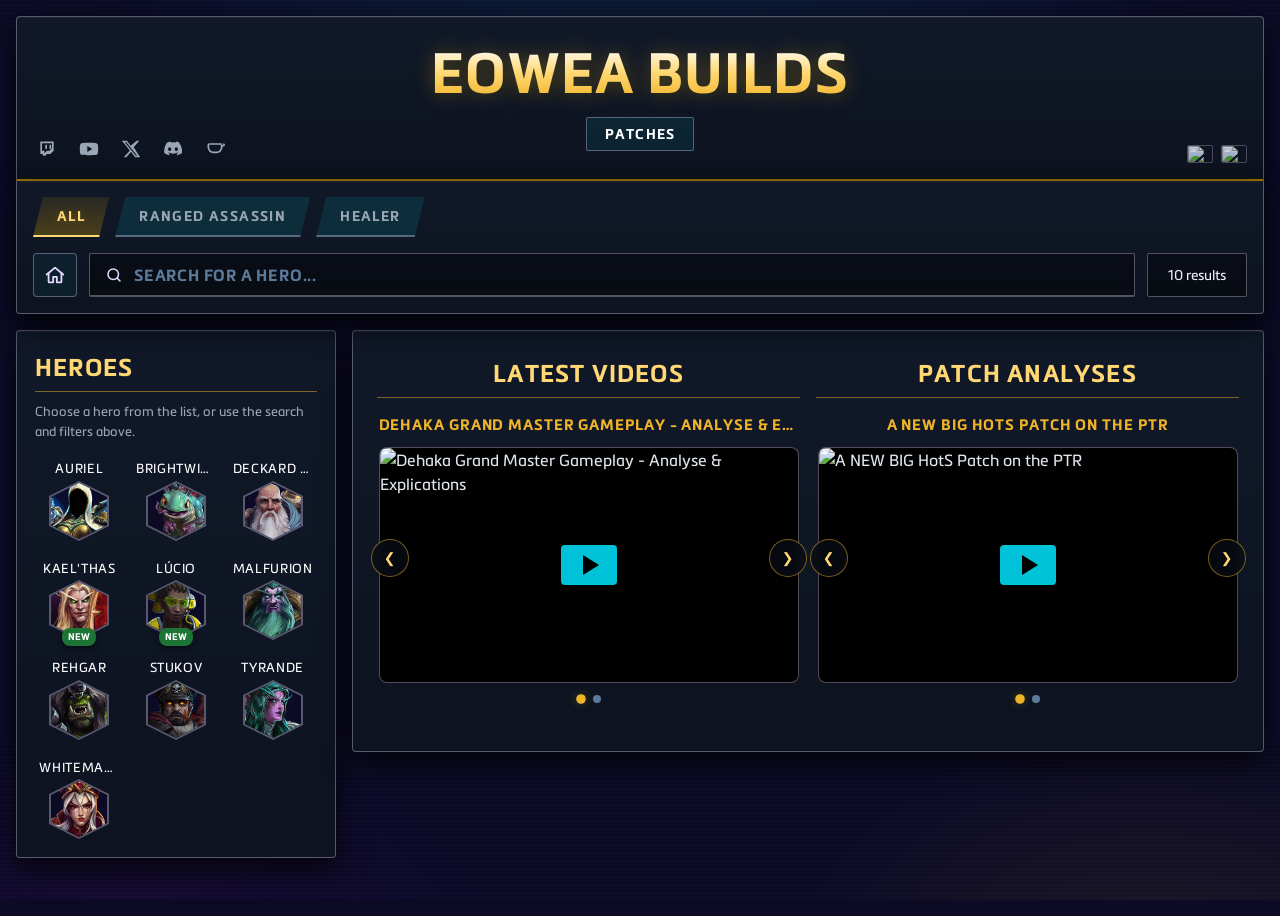
==== index.html @ ff53e9ed "updates" ====
<!DOCTYPE html>
<html lang="fr">
    <head>
  <meta charset="UTF-8" />
  <meta name="viewport" content="width=1280" />
  <title>Eowea - Builds HotS</title>
  <link rel="icon" type="image/png" href="https://static.wikia.nocookie.net/allstars_gamepedia/images/e/e5/Emoji_Elements_Pack_Flower.png/">
  
  <!-- C'est ici qu'on relie le design ! -->
  <link rel="stylesheet" href="style.css">
  
  <script src="https://player.twitch.tv/js/embed/v1.js"></script>
</head>
<body>
  <div class="page">
<header class="panel topbar">
  <div class="brand-block">
    <h1 class="site-title" id="siteTitle">Eowea builds</h1>
  </div>
  <nav class="header-nav" id="headerNav" aria-label="Navigation"></nav>
  <nav class="socials" id="socials" aria-label="Réseaux sociaux"></nav>
  <div class="header-actions">
    <div class="lang-switcher" id="langSwitcher">
      <button class="lang-btn" data-lang="fr"><img src="https://flagicons.lipis.dev/flags/4x3/fr.svg" alt="FR"></button>
      <button class="lang-btn" data-lang="en"><img src="https://flagicons.lipis.dev/flags/4x3/gb.svg" alt="EN"></button>
    </div>
  </div>
</header>
    <section class="panel toolbar">
      <div class="filters" id="roleFilters" role="tablist" aria-label="Filtrer par rôle"></div>
      <div class="toolbar-row">
        <a href="#" class="home-btn" id="homeBtn" aria-label="Accueil" title="Accueil">
          <svg viewBox="0 0 24 24" fill="none" stroke="currentColor" stroke-width="2" stroke-linecap="round" stroke-linejoin="round"><path d="M3 11.5 12 4l9 7.5"/><path d="M5 10v9a1 1 0 0 0 1 1h4v-6h4v6h4a1 1 0 0 0 1-1v-9"/></svg>
        </a>
        <div class="search-wrap">
          <svg class="search-icon" viewBox="0 0 24 24" fill="none" stroke="currentColor" stroke-width="2" stroke-linecap="round"><circle cx="11" cy="11" r="7"/><path d="m20 20-3.5-3.5"/></svg>
          <input class="search" id="searchInput" type="search" placeholder="Rechercher un héros..." autocomplete="off" />
        </div>
        <div class="counter" id="resultsCount">0 résultats</div>
      </div>
    </section>

    <main class="layout">
      <aside class="panel sidebar">
        <h2 class="section-title" id="heroesTitle">Héros</h2>
        <p class="section-note" id="heroesNote">Choisis un héros dans la liste, ou utilise la recherche et les filtres ci-dessus.</p>
        <div class="hero-list" id="heroList" role="listbox" aria-label="Liste des héros"></div>
      </aside>
      <section class="panel content" id="detailViewWrap">
        <div id="detailView"></div>
      </section>
    </main>
  </div>

  <div id="tooltipPortal" class="spell-portal" aria-hidden="true"></div>

  <div id="videoOverlay" class="video-overlay" role="dialog" aria-hidden="true" aria-label="Lecteur video">
    <button class="close-overlay" id="closeOverlayBtn" type="button" aria-label="Fermer">&times;</button>
    <div class="overlay-status">
      <div class="overlay-status-box">
        <span class="overlay-spinner"></span>
        <span id="overlayStatusText">Chargement...</span>
      </div>
    </div>
    <div class="video-modal">
      <div class="video-frame">
        <iframe id="expandedYoutube" title="Lecteur YouTube" allow="accelerometer; autoplay; clipboard-write; encrypted-media; gyroscope; picture-in-picture; web-share" allowfullscreen referrerpolicy="strict-origin-when-cross-origin"></iframe>
        <video id="expandedMedia" style="display:none;width:100%;height:100%;object-fit:contain;background:#000;" controls autoplay muted loop playsinline></video>
      </div>
    </div>
  </div>
    <!-- BOUTON RETOUR EN HAUT -->
  <button id="backToTop" aria-label="Remonter" title="Remonter en haut">
      <svg viewBox="0 0 24 24" fill="currentColor" width="24" height="24">
          <path d="M13 7.828V20h-2V7.828l-5.364 5.364-1.414-1.414L12 4l7.778 7.778-1.414 1.414L13 7.828z"/>
      </svg>
  </button>
  <!-- C'est ici qu'on relie ton code logique et tes héros ! -->
  <script src="data.js"></script>
  <script src="app.js"></script>

<script>
  // Utilisation de "l'Event Delegation" : on écoute le document entier
  document.addEventListener("click", function(e) {
    // Cette logique ne s'active que sur mobile/tablette
    if (window.innerWidth <= 768) {
      
      // On vérifie si l'élément cliqué est un réseau social (ou une icône à l'intérieur)
      const socialLink = e.target.closest("#socials .social-link");
      
      if (socialLink) {
        // On a cliqué sur un réseau social !
        // S'il est FERMÉ, on bloque le lien et on l'ouvre
        if (!socialLink.classList.contains("is-open")) {
          e.preventDefault(); // Bloque la redirection
          
          // On referme tous les autres liens
          document.querySelectorAll("#socials .social-link").forEach(l => l.classList.remove("is-open"));
          
          // On ouvre celui sur lequel on vient d'appuyer
          socialLink.classList.add("is-open");
        }
        // S'il est déjà ouvert, on ne fait rien, le navigateur va suivre le lien naturellement.
      } else {
        // Si on a cliqué N'IMPORTE OÙ AILLEURS (ex: sur un héros), on referme les réseaux
        document.querySelectorAll("#socials .social-link").forEach(l => l.classList.remove("is-open"));
      }
    }
  });

  // Sécurité indispensable pour iOS (iPhone/iPad) : refermer quand on touche une zone "morte"
  document.addEventListener("touchstart", function(e) {
    if (window.innerWidth <= 768 && !e.target.closest("#socials")) {
      document.querySelectorAll("#socials .social-link").forEach(l => l.classList.remove("is-open"));
    }
  }, { passive: true });
</script>
</body>
</html>
---- style.css ----
@import url('https://fonts.googleapis.com/css2?family=Cinzel:wght@600;700;800;900&family=Rajdhani:wght@500;600;700&family=Inter:wght@400;500;600;700&display=swap');

    /* Police de marque du site : Metronic for Blizzard (fichier hébergé localement).
       Plage de poids large (300–800) déclarée volontairement : on ne dispose que d'une
       seule graisse ("Book") dans ce fichier, donc on évite ainsi que le navigateur ne
       tente de fabriquer un faux gras quand un poids plus élevé est demandé ailleurs. */
    @font-face {
      font-family: 'Metronic for Blizzard';
      src: url('assets/fonts/metronic-for-blizzard.woff2') format('woff2'),
           url('assets/fonts/metronic-for-blizzard.woff') format('woff');
      font-weight: 300 500;
      font-style: normal;
      font-display: swap;
    }
    @font-face {
      font-family: 'Metronic for Blizzard';
      src: url('assets/fonts/metronic-for-blizzard-bold.woff2') format('woff2'),
           url('assets/fonts/metronic-for-blizzard-bold.woff') format('woff');
      font-weight: 600 900;
      font-style: normal;
      font-display: swap;
    }

    /* ── HotS Palette (Nexus Theme) ── */
    :root {
      --bg-deep: #0d0a26;
      --bg-0: #131238;
      --bg-1: #191642;
      --bg-2: #201c50;
      --bg-3: #29245e;
      --bg-4: #332c6e;

      --gold: #f0b429;
      --gold-bright: #ffd873;
      --gold-dim: #a67c00;
      --gold-glow: rgba(240, 180, 41, 0.25);
      --gold-border: rgba(240, 180, 41, 0.5);
      --gold-soft: rgba(240, 180, 41, 0.08);

      --blue: #e2d8ff;
      --blue-bright: #f2ecff;
      --blue-glow: rgba(226, 216, 255, 0.25);
      --blue-soft: rgba(226, 216, 255, 0.05);
      --blue-border: rgba(226, 216, 255, 0.35);
      --blue-border-hover: rgba(226, 216, 255, 0.8);

      --text: #e0e6ed;
      --text-bright: #ffffff;
      --text-dim: #9aa5b5;
      --text-muted: #5c7a9a;

      --glass: linear-gradient(180deg, rgba(255 255 255 / .02), transparent);
      --shadow: 0 10px 30px rgba(0, 0, 0, 0.8);
      --shadow-lg: 0 20px 60px rgba(0, 0, 0, 0.95);
      
      --hex-clip: polygon(50% 0%, 100% 25%, 100% 75%, 50% 100%, 0% 75%, 0% 25%);

      --radius-sm: 4px;
      --radius-md: 6px;
      --radius-lg: 8px;

      --t: 200ms cubic-bezier(0.25, 0.8, 0.25, 1);
      --content-max: 1440px;
    }

    /* ── Reset ── */
 *, *::before, *::after { box-sizing: border-box; margin: 0; padding: 0; }
    html { scroll-behavior: smooth; }

    body {
      font-family: 'Metronic for Blizzard', 'Inter', system-ui, sans-serif;
      color: var(--text);
      background: var(--bg-deep);
      line-height: 1.5;
      -webkit-font-smoothing: antialiased;
      min-height: 100vh;
      width: 100%;
      overflow-x: clip; /* Remplacement de hidden par clip pour autoriser la barre flottante */
    }

    /* ── Nexus Background Effect (OPTIMIZED) ── */
    body::before {
      content: '';
      position: fixed;
      inset: 0;
      background:
        radial-gradient(ellipse 80% 80% at 50% -20%, rgba(0, 229, 255, 0.12), transparent 60%),
        radial-gradient(ellipse 60% 60% at 10% 110%, rgba(176, 0, 255, 0.08), transparent 50%),
        radial-gradient(ellipse 60% 60% at 90% 110%, rgba(248, 183, 0, 0.08), transparent 50%),
        repeating-linear-gradient(0deg, transparent, transparent 2px, rgba(0, 229, 255, 0.02) 2px, rgba(0, 229, 255, 0.02) 4px);
      pointer-events: none;
      z-index: 0;
      transform: translateZ(0);
      will-change: transform;
    }

    a { color: inherit; text-decoration: none; }
    button, input, select { font: inherit; color: inherit; }
    img { max-width: 100%; display: block; }
    ul { list-style: none; }

    /* ── Scrollbars ── */
    ::-webkit-scrollbar { width: 8px; height: 8px; }
    ::-webkit-scrollbar-track { background: var(--bg-deep); }
    ::-webkit-scrollbar-thumb { background: var(--blue-border); border-radius: 4px; }
    ::-webkit-scrollbar-thumb:hover { background: var(--blue); }

  /* ── Layout (SAFE SIZING FOR MOBILE) ── */
    .page {
      position: relative;
      z-index: 1;
      width: 100%;
      max-width: var(--content-max);
      padding: 0 16px;
      margin: 16px auto 48px;
      display: flex;
      flex-direction: column;
      gap: 16px;
      box-sizing: border-box;
    }

    /* ── Shared UI Panel ── */
    .panel {
      background: linear-gradient(180deg, rgba(17, 25, 41, 0.98), rgba(13, 19, 31, 1));
      border: 1px solid var(--blue-border);
      border-radius: var(--radius-sm);
      box-shadow: var(--shadow), inset 0 1px 0 rgba(255, 255, 255, 0.05);
      contain: paint;
      width: 100%;
      box-sizing: border-box;
    }

    /* ═══════════════════════════════
       HEADER
       ═══════════════════════════════ */
    .topbar {
      display: flex !important;
      position: relative;
      flex-direction: column;
      align-items: center;
      justify-content: center;
      gap: 16px;
      padding: 28px 24px;
      border-bottom: 2px solid var(--gold-dim);
      border-radius: var(--radius-sm) var(--radius-sm) 0 0;
    }

    /* Rattache visuellement la barre d'outils juste sous le header (annule le gap du .page),
       sans les envelopper dans un conteneur commun : le sticky de .toolbar doit rester
       relatif à .page (sinon il ne peut coller que dans les limites de son parent direct). */
    .topbar + .toolbar {
      margin-top: -16px;
      border-top: none;
      border-radius: 0 0 var(--radius-sm) var(--radius-sm);
    }

    .home-btn {
      display: flex;
      align-items: center;
      justify-content: center;
      width: 44px;
      height: 44px;
      border: 1px solid var(--blue-border);
      border-radius: 4px;
      color: var(--blue);
      background: rgba(0, 229, 255, 0.05);
      text-decoration: none;
      transition: all var(--t);
      flex-shrink: 0;
    }

    .home-btn svg { width: 22px; height: 22px; }

    .home-btn:hover {
      color: var(--blue-bright);
      border-color: var(--blue-bright);
      background: rgba(0, 229, 255, 0.12);
      box-shadow: 0 0 12px var(--blue-glow);
    }

    .brand-block {
      display: flex;
      flex-direction: column;
      align-items: center;
      text-align: center;
    }

    .desktop-player {
      display: flex;
      flex-direction: row;
      flex-wrap: nowrap;
      gap: 16px;
      align-items: stretch;
      justify-content: flex-end;
    }

    .desktop-player > * {
      flex: 0 0 300px;
      width: 300px;
    }

    .eyebrow, .twitch-head, .filter-chip, .role-badge, .card-head, .talent-level, .build-tab, .guide-video-kicker, .youtube-badge {
      font-family: 'Metronic for Blizzard', 'Rajdhani', sans-serif;
      text-transform: uppercase;
      letter-spacing: 0.1em;
      font-weight: 700;
    }

    .site-title {
      font-family: 'Metronic for Blizzard', 'Rajdhani', serif;
      font-size: clamp(30px, 5vw, 56px);
      font-weight: 900;
      line-height: 1;
      letter-spacing: .02em;
      text-transform: uppercase;
      background: linear-gradient(to bottom, #fff, var(--gold-bright), var(--gold));
      -webkit-background-clip: text;
      -webkit-text-fill-color: transparent;
      filter: drop-shadow(0 0 10px rgba(248, 183, 0, 0.3));
      transform: translateZ(0);
    }

    .site-logo-img {
      display: block;
      max-height: 72px;
      width: auto;
      max-width: 100%;
    }

    .header-nav {
      display: flex;
      align-items: center;
      justify-content: center;
      flex-wrap: wrap;
      gap: 8px;
    }

    .header-nav-link {
      display: inline-flex;
      align-items: center;
      height: 34px;
      padding: 0 18px;
      font-family: 'Metronic for Blizzard', 'Rajdhani', sans-serif;
      text-transform: uppercase;
      letter-spacing: 0.08em;
      font-weight: 700;
      font-size: 14px;
      color: var(--text-bright);
      text-decoration: none;
      background: rgba(0, 229, 255, 0.08);
      border: 1px solid var(--blue-border);
      border-radius: 2px;
      transition: all var(--t);
    }

    .header-nav-link:hover {
      color: var(--gold-bright);
      background: rgba(248, 183, 0, 0.12);
      border-color: var(--gold-border);
      box-shadow: 0 0 10px var(--gold-glow);
    }

    /* ── Header Actions (Lang switcher, bottom-right) ── */
    .header-actions {
      position: absolute;
      right: 16px;
      bottom: 16px;
      display: flex;
      align-items: center;
      gap: 12px;
      flex-wrap: wrap;
      justify-content: flex-end;
    }

    /* ── Social links (icônes seules, bottom-left) ── */
    .socials {
      position: absolute;
      left: 16px;
      bottom: 16px;
      display: flex;
      align-items: center;
      gap: 14px;
      flex-wrap: wrap;
    }

    .social-link {
      display: inline-flex;
      align-items: center;
      justify-content: center;
      width: 28px;
      height: 28px;
      color: var(--text-dim);
      cursor: pointer;
      transition: color var(--t), text-shadow var(--t), transform var(--t);
    }
    .social-link:hover {
      color: var(--blue-bright);
      text-shadow: 0 0 10px var(--blue-glow);
      transform: translateY(-1px);
    }
    .social-link svg { width: 20px; height: 20px; }
    .social-link span { display: none; }


    .twitch-head {
      display: flex;
      align-items: center;
      justify-content: space-between;
      padding: 10px 14px;
      border-bottom: 1px solid var(--blue-border);
      background: linear-gradient(90deg, rgba(0, 229, 255, 0.15), transparent);
      color: var(--blue-bright);
      font-size: 13px;
    }

    .twitch-mount { min-height: 200px; background: #000; }
    .twitch-mount iframe { width: 100%; height: 200px; border: 0; display: block; }

    .twitch-placeholder {
      display: none;
      min-height: 200px;
      place-items: center;
      text-align: center;
      padding: 18px;
      color: var(--text-muted);
      font-size: 13px;
      background: var(--bg-deep);
    }
    .twitch-card.is-collapsed .twitch-mount { display: none; }
    .twitch-card.is-collapsed .twitch-placeholder { display: grid; }

    .mobile-player {
      display: none;
      padding: 0 14px 14px;
      gap: 16px;
    }

    /* ── Shared button ── */
    .btn {
      display: inline-flex;
      align-items: center;
      justify-content: center;
      height: 28px;
      padding: 0 12px;
      border-radius: 2px;
      border: 1px solid var(--blue-border);
      background: var(--blue-soft);
      font-family: 'Metronic for Blizzard', 'Rajdhani', sans-serif;
      font-size: 12px;
      font-weight: 700;
      text-transform: uppercase;
      cursor: pointer;
      transition: all var(--t);
    }
    .btn:hover {
      background: rgba(0, 229, 255, 0.15);
      border-color: var(--blue);
      color: var(--blue-bright);
      box-shadow: 0 0 10px var(--blue-glow);
    }

    /* ═══════════════════════════════
       TOOLBAR
       ═══════════════════════════════ */
    .toolbar {
      padding: 16px;
      display: grid;
      gap: 12px;
      position: -webkit-sticky;
      position: sticky;
      top: 16px;
      z-index: 50;
      box-shadow: 0 10px 30px rgba(0, 0, 0, 0.95), inset 0 1px 0 rgba(255, 255, 255, 0.05);
    }
    .toolbar-row { display: flex; gap: 12px; align-items: center; flex-wrap: wrap; }

    .search-wrap { position: relative; flex: 1 1 200px; min-width: 0; width: 100%; }

    .search {
      width: 100%;
      height: 44px;
      padding: 0 14px 0 44px;
      border-radius: 2px;
      border: 1px solid var(--blue-border);
      border-bottom: 2px solid var(--blue-border);
      background: rgba(0, 0, 0, 0.4);
      color: var(--text-bright);
      outline: none;
      transition: all var(--t);
      font-size: 16px; 
      font-family: 'Metronic for Blizzard', 'Rajdhani', sans-serif;
      font-weight: 600;
      letter-spacing: 0.05em;
      box-sizing: border-box;
    }
    .search::placeholder { color: var(--text-muted); text-transform: uppercase; }
    .search:focus {
      border-color: var(--blue);
      background: rgba(0, 229, 255, 0.05);
      box-shadow: 0 4px 15px var(--blue-glow);
    }

    .search-icon {
      position: absolute;
      left: 16px;
      top: 50%;
      transform: translateY(-50%);
      width: 18px;
      height: 18px;
      color: var(--blue);
      pointer-events: none;
    }

    .counter {
      height: 44px;
      padding: 0 20px;
      border-radius: 2px;
      border: 1px solid var(--blue-border);
      background: rgba(0, 0, 0, 0.4);
      display: inline-flex;
      align-items: center;
      font-size: 14px;
      color: var(--blue-bright);
      white-space: nowrap;
    }

    /* ── Role filters ── */
    .filters {
      display: flex;
      gap: 6px;
      overflow-x: auto;
      scrollbar-width: none;
      -webkit-overflow-scrolling: touch;
      padding-bottom: 4px;
      width: 100%;
    }
    .filters::-webkit-scrollbar { display: none; }

    .filter-chip {
      display: inline-flex;
      align-items: center;
      height: 40px; 
      padding: 0 24px;
      border-radius: 0;
      clip-path: polygon(10px 0, 100% 0, calc(100% - 10px) 100%, 0 100%);
      border: none;
      background: rgba(0, 229, 255, 0.1);
      border-bottom: 2px solid var(--blue-border);
      font-size: 14px;
      color: var(--text-dim);
      cursor: pointer;
      transition: all var(--t);
      white-space: nowrap;
    }
    .filter-chip:hover {
      background: rgba(0, 229, 255, 0.25);
      border-bottom-color: var(--blue-bright);
      color: var(--text-bright);
    }
    .filter-chip.active {
      background: linear-gradient(180deg, rgba(248, 183, 0, 0.1), rgba(248, 183, 0, 0.25));
      border-bottom: 2px solid var(--gold-bright);
      color: var(--gold-bright);
      text-shadow: 0 0 8px var(--gold-glow);
    }

    /* ═══════════════════════════════
       MAIN LAYOUT
       ═══════════════════════════════ */
    .layout {
      display: grid;
      grid-template-columns: 320px 1fr;
      gap: 16px;
      align-items: start;
      width: 100%;
      min-width: 0;
    }

    .sidebar { padding: 18px; }
    .content { padding: 24px; position: relative; z-index: 5; min-width: 0; }

    .section-title {
      font-family: 'Metronic for Blizzard', 'Rajdhani', sans-serif;
      text-transform: uppercase;
      font-size: 24px;
      font-weight: 700;
      color: var(--gold-bright);
      letter-spacing: 0.05em;
      border-bottom: 1px solid var(--gold-border);
      padding-bottom: 6px;
      margin-bottom: 10px;
    }

    .section-note {
      color: var(--text-dim);
      font-size: 13px;
      line-height: 1.5;
      margin-bottom: 16px;
    }

    /* ── Hero list ── */
   .hero-list { display: grid; gap: 6px; width: 100%; }

    .hero-link {
      display: flex;
      align-items: center;
      gap: 12px;
      width: 100%;
      padding: 8px;
      border-radius: 2px;
      border: 1px solid transparent;
      border-left: 3px solid transparent;
      background: rgba(16, 22, 34, 0.6);
      text-align: left;
      cursor: pointer;
      transition: all var(--t);
      box-sizing: border-box;
    }
    .hero-link:hover {
      background: linear-gradient(90deg, rgba(0, 229, 255, 0.1), transparent);
      border-left-color: var(--blue-bright);
    }
    .hero-link.active {
      background: linear-gradient(90deg, rgba(248, 183, 0, 0.15), rgba(248, 183, 0, 0.02));
      border-color: var(--gold-border);
      border-left: 4px solid var(--gold-bright);
      box-shadow: inset 0 0 15px rgba(248, 183, 0, 0.05);
    }

   /* --- LE PORTRAIT (Le conteneur qui sert de bordure) --- */
.hero-link .portrait {
  width: 64px !important;  /* Taille légèrement augmentée pour la lisibilité */
  height: 64px !important;
  flex-shrink: 0;
  background: var(--blue-border); /* Couleur bordure par défaut (bleu) */
  clip-path: var(--hex-clip);
  display: flex !important;
  align-items: center;
  justify-content: center;
  transition: all var(--t);
  padding: 0 !important; /* On enlève le padding qui casse l'angle */
  position: relative;
}

/* --- L'IMAGE À L'INTÉRIEUR --- */
/* --- LE PORTRAIT (Le conteneur) --- */
.hero-link .portrait {
  width: 64px !important;
  height: 64px !important;
  flex-shrink: 0;
  background: var(--blue-border);
  clip-path: var(--hex-clip);
  display: flex !important;
  align-items: center;
  justify-content: center;
  transition: all var(--t);
  position: relative;

  /* FIX ALIASING & BLUR : Force le rendu haute qualité en permanence */
  transform: translateZ(0); 
  will-change: transform;
  backface-visibility: hidden;
  -webkit-font-smoothing: subpixel-antialiased;
}

/* --- L'IMAGE (L'intérieur) --- */
.hero-link .portrait img {
  width: calc(100% - 4px); 
  height: calc(100% - 4px);
  object-fit: cover;
  clip-path: var(--hex-clip);
  background: var(--bg-deep);
  display: block;

  /* FIX ALIASING : Empêche l'effet escalier */
  image-rendering: -webkit-optimize-contrast; /* Pour la netteté */
  image-rendering: auto;
  
  /* FIX BLUR : Pour que l'image reste nette lors des scale(1.05) */
  transform: scale(1.001); /* Un micro-zoom force le moteur de rendu à rester en mode "précis" */
}

/* --- ÉTAT ACTIF (Rehgar sélectionné) --- */
.hero-link.active .portrait {
  background: var(--gold-bright) !important;
  filter: drop-shadow(0 0 8px var(--gold-glow));
  
  /* Utilisation d'un scale entier ou très proche pour éviter le flou */
  transform: scale(1.05) translateZ(0); 
}
    
/* --- ÉTAT ACTIF (Rehgar sélectionné) --- */
.hero-link.active .portrait {
  background: var(--gold-bright) !important; /* Bordure dorée */
  filter: drop-shadow(0 0 8px var(--gold-glow));
  transform: scale(1.05);
}

/* --- AJUSTEMENT VUE GRILLE (Pour ton test) --- */
.hero-list .hero-link {
  display: flex !important;
  flex-direction: column-reverse !important;
  align-items: center !important;
  gap: 8px !important;
}

.hero-list .hero-name {
  margin-top: 4px;
  font-size: 12px !important;
  color: var(--text-bright);
}

    .portrait.fallback::after, .detail-portrait.fallback::after, .talent-icon.fallback::after, .spell-icon.fallback::after {
      content: attr(data-fallback);
      width: 100%; height: 100%;
      display: grid; place-items: center;
      font-size: 14px; font-weight: 700;
      font-family: 'Metronic for Blizzard', 'Rajdhani', sans-serif;
      color: var(--gold-bright);
      background: var(--bg-3);
      clip-path: inherit;
    }

    .hero-meta { min-width: 0; }
    .hero-name { font-size: 15px; font-weight: 400; color: var(--text-bright); line-height: 1.2; font-family: 'Metronic for Blizzard', 'Rajdhani', sans-serif; letter-spacing: 0.05em; text-transform: uppercase; }
    .hero-role { font-size: 12px; color: var(--blue); font-family: 'Metronic for Blizzard', 'Rajdhani', sans-serif; text-transform: uppercase; letter-spacing: 0.05em; }

    .empty-state {
      padding: 32px;
      border-radius: var(--radius-sm);
      border: 1px dashed var(--blue-border);
      background: rgba(0, 229, 255, 0.02);
      color: var(--blue-bright);
      font-size: 14px;
      text-align: center;
      font-family: 'Metronic for Blizzard', 'Rajdhani', sans-serif;
      text-transform: uppercase;
      letter-spacing: 0.05em;
    }
    /* ═══════════════════════════════
       HERO DETAIL
       ═══════════════════════════════ */
 .hero-header {
      display: grid;
      grid-template-columns: 120px 1fr;
      gap: 24px;
      padding-bottom: 24px;
      border-bottom: 1px solid var(--blue-border);
      margin-bottom: 20px;
    }

/* --- GRAND PORTRAIT (L'encadré doré) --- */
.detail-portrait {
  width: 120px; 
  height: 120px; 
  /* Dégradé métallique HotS */
  background: linear-gradient(135deg, var(--gold-bright), var(--gold-dim));
  clip-path: var(--hex-clip);
  
  /* On remplace le padding par un alignement flex */
  padding: 0 !important; 
  display: flex !important;
  align-items: center;
  justify-content: center;
  
  filter: drop-shadow(0 0 15px var(--gold-glow));
}

/* --- L'IMAGE DÉTAIL --- */
.detail-portrait img { 
  /* Pour une bordure de 3px de chaque côté : 100% - 6px */
  width: calc(100% - 6px); 
  height: calc(100% - 6px); 
  object-fit: cover; 
  clip-path: var(--hex-clip);
  background: var(--bg-deep); /* Fond pour éviter les fuites de pixels */
}
    .detail-title {
      font-family: 'Metronic for Blizzard', 'Rajdhani', serif;
      font-size: clamp(28px, 5vw, 48px);
      font-weight: 900;
      line-height: 1;
      color: var(--text-bright);
      text-shadow: 0 2px 10px rgba(0,0,0,0.8), 0 0 20px var(--blue-glow);
    }

    .role-badge {
      display: inline-flex;
      align-items: center;
      height: 28px;
      padding: 0 16px;
      margin-top: 12px;
      border-radius: 0;
      clip-path: polygon(8px 0, 100% 0, calc(100% - 8px) 100%, 0 100%);
      background: rgba(248, 183, 0, 0.15);
      border-bottom: 2px solid var(--gold);
      color: var(--gold-bright);
      font-size: 12px;
    }

    .detail-headline {
      margin-top: 12px;
      font-size: 14px;
      color: var(--text-dim);
      line-height: 1.6;
    }

    /* ── Meta cards ── */
    .meta-grid {
      display: grid;
      grid-template-columns: 1.1fr .9fr;
      gap: 16px;
      margin-bottom: 24px;
      width: 100%;
      min-width: 0;
    }

    .card {
      border-radius: var(--radius-sm);
      border: 1px solid var(--blue-border);
      background: linear-gradient(180deg, rgba(20, 28, 44, 0.8), rgba(12, 18, 28, 0.9));
      box-shadow: inset 0 1px 0 rgba(255, 255, 255, 0.05), 0 5px 15px rgba(0,0,0,0.5);
      min-width: 0;
      width: 100%;
    }

    .card-head {
      padding: 12px 16px;
      border-bottom: 1px solid var(--blue-border);
      background: linear-gradient(90deg, rgba(0, 229, 255, 0.15), transparent);
      color: var(--blue-bright);
      font-size: 14px;
      text-shadow: 0 0 8px var(--blue-glow);
    }

    .card-body { 
      padding: 16px; 
      min-width: 0; 
      width: 100%; 
      box-sizing: border-box; 
    }
    .card-body p { margin: 0; color: var(--text-dim); font-size: 14px; line-height: 1.6; }

    /* ── Spells (HotS Square Look) ── */
    .spell-strip {
      display: grid;
      grid-template-columns: repeat(7, 1fr);
      gap: 10px;
      margin-top: 16px;
      width: 100%;
    }

    .spell-item { display: grid; justify-items: center; gap: 8px; min-width: 0; }

    .spell-trigger {
      width: 58px;
      height: 58px;
      border-radius: 4px;
      border: 2px solid var(--blue-border);
      background: var(--bg-deep);
      padding: 0;
      cursor: help;
      position: relative;
      transition: all var(--t);
      box-shadow: inset 0 0 10px rgba(0,0,0,0.8);
      flex-shrink: 0;
    }
    .spell-trigger:hover, .spell-trigger:focus-visible {
      border-color: var(--gold-bright);
      box-shadow: 0 0 15px var(--gold-glow), inset 0 0 10px var(--gold-glow);
      outline: none;
      transform: translateY(-2px);
    }

    .spell-icon {
      width: 100%; height: 100%;
      border-radius: 2px;
      overflow: hidden;
      display: grid; place-items: center;
    }
    .spell-icon img { width: 100%; height: 100%; object-fit: cover; }

    .spell-key {
      position: absolute;
      bottom: -8px;
      left: 50%;
      transform: translateX(-50%);
      min-width: 24px;
      height: 20px;
      padding: 0 6px;
      border-radius: 2px;
      display: inline-flex;
      align-items: center;
      justify-content: center;
      font-size: 12px;
      color: var(--gold-bright);
      background: #000;
      border: 1px solid var(--gold);
      pointer-events: none;
      box-shadow: 0 2px 4px rgba(0,0,0,0.8);
    }

    .spell-name { 
      font-size: 13px; 
      font-weight: 700; 
      color: var(--text-bright); 
      text-align: center; 
      text-transform: uppercase; 
      letter-spacing: 0.1em; 
      font-family: 'Metronic for Blizzard', 'Rajdhani', sans-serif;
      text-shadow: 0 2px 5px rgba(0,0,0,1), 0 0 10px rgba(0, 229, 255, 0.4);
    }

    /* ── Floating tooltip (Nexus Style) ── */
    .spell-portal { position: fixed; inset: 0; pointer-events: none; z-index: 30000; }

    .floating-tooltip {
      position: fixed;
      width: min(320px, calc(100vw - 24px));
      padding: 16px;
      border-radius: 2px;
      background: linear-gradient(180deg, #101622 0%, #0a0e17 100%);
      color: var(--text);
      border: 1px solid var(--gold-dim);
      box-shadow: 0 10px 40px rgba(0,0,0,0.9), 0 0 20px rgba(248, 183, 0, 0.1);
      z-index: 30001;
    }
    .floating-tooltip::after {
      content: ''; position: absolute; left: var(--arrow-left, 50%); transform: translateX(-50%);
      border-left: 8px solid transparent; border-right: 8px solid transparent;
    }
    .floating-tooltip[data-placement="top"]::after { top: 100%; border-top: 8px solid var(--gold-dim); }
    .floating-tooltip[data-placement="bottom"]::after { bottom: 100%; border-bottom: 8px solid var(--gold-dim); }

    .floating-tooltip-title {
      font-family: 'Metronic for Blizzard', 'Cinzel', serif;
      font-size: 16px;
      font-weight: 700;
      color: var(--gold-bright);
      border-bottom: 1px solid rgba(248, 183, 0, 0.2);
      padding-bottom: 6px;
      margin-bottom: 8px;
      text-shadow: 0 0 5px rgba(248, 183, 0, 0.3);
    }
    .floating-tooltip-body { font-size: 13px; line-height: 1.6; color: var(--text-dim); }
    .floating-demo { width: 100%; margin-top: 12px; border-radius: 2px; overflow: hidden; background: #000; aspect-ratio: 16 / 9; border: 1px solid var(--blue-border); }
    .floating-demo iframe { width: 100%; height: 100%; border: 0; display: block; pointer-events: none; }

    /* ═══════════════════════════════
       BUILD SECTION
       ═══════════════════════════════ */
    .build-tabs { display: flex; gap: 4px; flex-wrap: wrap; margin-bottom: 16px; }

    .build-tab {
      position: relative;
      overflow: visible; 
      display: inline-flex;
      align-items: center;
      height: 40px;
      padding: 0 24px;
      border-radius: 0;
      clip-path: polygon(10px 0, 100% 0, calc(100% - 10px) 100%, 0 100%);
      border: none;
      background: rgba(0, 229, 255, 0.08);
      border-bottom: 2px solid var(--blue-border);
      font-size: 14px;
      color: var(--text-dim);
      cursor: pointer;
      transition: all var(--t);
    }
/* Ajustement spécifique pour le badge Nouveau quand il est dans un onglet */
.build-tab .new-badge {
    bottom: -8px;       /* Positionné légèrement en dessous de la bordure basse */
    font-size: 9px;     /* Légèrement plus petit pour l'onglet */
    padding: 1px 5px;
    white-space: nowrap;
    z-index: 10;        /* Passe au dessus de tout */
}
    .build-tab:hover { background: rgba(0, 229, 255, 0.2); border-bottom-color: var(--blue-bright); color: var(--text-bright); }
    .build-tab.active {
      background: linear-gradient(180deg, rgba(248, 183, 0, 0.1), rgba(248, 183, 0, 0.25));
      border-bottom: 3px solid var(--gold-bright);
      color: var(--gold-bright);
      text-shadow: 0 0 8px var(--gold-glow);
    }

    .build-summary {
      margin-bottom: 20px;
      padding: 16px 20px;
      border-radius: 2px;
      border-left: 4px solid var(--gold-bright);
      background: linear-gradient(90deg, rgba(248, 183, 0, 0.15), rgba(248, 183, 0, 0.02));
      color: var(--text-bright);
      font-size: 14px;
      line-height: 1.6;
      box-shadow: 0 4px 15px rgba(0,0,0,0.3);
      min-width: 0;
      width: 100%;
      box-sizing: border-box;
    }

    .bullet-list { padding-left: 20px; list-style: square; display: grid; gap: 8px; color: var(--text-dim); font-size: 14px; line-height: 1.6; }
    .bullet-list li::marker { color: var(--blue-bright); }

    /* ── Talent board (Hexagon Talents) ── */
    .talent-board-wrap { margin-bottom: 24px; overflow: hidden; width: 100%; min-width: 0; }

    .talent-board-scroller {
      position: relative;
      overflow-x: auto; overflow-y: visible;
      padding: 24px 4px 12px;
      scrollbar-width: none; -webkit-overflow-scrolling: touch;
      width: 100%;
    }
    .talent-board-scroller::-webkit-scrollbar { display: none; }
    .talent-board-scroller.is-centered { overflow-x: hidden; }

    /* Ligne décorative : positionnée par rapport au scroller (largeur fixe, 100%) et
       non plus par rapport au tableau lui-même (dont la largeur "fit-content" est calculée
       en même temps) — évite une dépendance circulaire qui perturbait le calcul sur Firefox. */
    .talent-board-scroller::before {
      content: ''; position: absolute;
      left: 60px; right: 60px; top: 98px; height: 3px;
      background: linear-gradient(90deg, transparent, var(--blue-bright), transparent);
      z-index: 0; pointer-events: none;
      box-shadow: 0 0 10px var(--blue-glow);
    }

    .talent-board-track {
      display: flex; gap: 12px; width: max-content; min-width: 100%; position: relative; align-items: flex-start; padding-inline: 4px;
    }
    .talent-board-scroller.is-centered .talent-board-track { width: fit-content; min-width: 0; margin-inline: auto; }

.talent-card {
      flex: 0 0 120px;
      min-width: 0;
      max-width: 120px;
      overflow: hidden;
      border: 1px solid var(--blue-border);
      border-radius: 4px;
      background: linear-gradient(180deg, rgba(20, 28, 44, 0.95), rgba(12, 18, 28, 0.98));
      padding: 12px 10px 16px;
      display: flex;
      flex-direction: column;
      align-items: center;
      gap: 10px; text-align: center; position: relative; z-index: 1;
      box-shadow: inset 0 1px 0 rgba(255, 255, 255, 0.05), 0 4px 15px rgba(0,0,0,0.6);
      height: 100%;
    }

    .talent-alternatives {
      display: flex;
      flex-wrap: wrap;
      gap: 4px;
      justify-content: center;
      margin-top: auto; 
      padding-top: 8px;
      border-top: 1px dashed rgba(0, 229, 255, 0.2);
      width: 100%;
    }
    .talent-alternatives-label {
      width: 100%;
      font-size: 10px;
      color: var(--text-muted);
      text-transform: uppercase;
      font-family: 'Metronic for Blizzard', 'Rajdhani', sans-serif;
      margin-bottom: 2px;
    }
    .talent-trigger.alt-talent {
      width: 30px;
      height: 30px;
      background: rgba(0, 229, 255, 0.2);
    }
    .talent-trigger.alt-talent:hover, .talent-trigger.alt-talent:focus-visible {
      background: var(--gold-bright);
      transform: scale(1.2);
    }

    .talent-level {
      height: 24px; padding: 0 12px;
      clip-path: polygon(6px 0, 100% 0, calc(100% - 6px) 100%, 0 100%);
      background: rgba(0, 229, 255, 0.15);
      color: var(--blue-bright);
      font-size: 13px;
      display: inline-flex; align-items: center; justify-content: center;
      position: relative; z-index: 2;
      border-bottom: 2px solid var(--blue);
    }

    .talent-trigger {
  width: 56px;
  height: 56px;
  background: var(--blue-border);
  clip-path: var(--hex-clip);
  padding: 2px;
  border: none;
  border-radius: 0;
  cursor: help;
  position: relative;
  transition: all var(--t);
  touch-action: manipulation;
}
    .talent-icon { width: 100%; height: 100%; background: var(--bg-deep); clip-path: var(--hex-clip); display: grid; place-items: center; }
    .talent-icon img { width: 100%; height: 100%; object-fit: cover; }
    
    .talent-trigger:hover, .talent-trigger:focus-visible {
      background: var(--gold-bright);
      transform: scale(1.15);
      outline: none;
      filter: drop-shadow(0 0 12px var(--gold-glow));
    }

    .talent-title-card { font-size: 13px; font-weight: 400; color: var(--text-bright); line-height: 1.3; font-family: 'Metronic for Blizzard', 'Rajdhani', sans-serif; letter-spacing: 0.05em; text-transform: uppercase; }

    /* ── Build Code ── */
    .build-code-wrap {
      display: flex;
      flex-direction: column;
      align-items: center;
      margin-bottom: 24px;
      width: 100%;
    }
    .build-code-title {
      font-family: 'Metronic for Blizzard', 'Rajdhani', sans-serif;
      font-size: 13px;
      font-weight: 700;
      color: var(--gold);
      text-transform: uppercase;
      letter-spacing: 0.1em;
      margin-bottom: 8px;
      text-shadow: 0 0 5px rgba(248, 183, 0, 0.2);
      text-align: center;
    }
    .build-code-box {
      background: rgba(8, 12, 20, 0.8);
      border: 1px solid var(--blue-border);
      border-radius: 4px;
      padding: 10px 24px;
      color: var(--blue-bright);
      font-family: monospace;
      font-size: 16px;
      font-weight: 600;
      text-align: center;
      box-shadow: inset 0 0 10px rgba(0,0,0,0.8), 0 4px 10px rgba(0,0,0,0.4);
      user-select: all;
      cursor: copy;
      transition: all var(--t);
      word-break: break-all;
      max-width: 100%;
      box-sizing: border-box;
      user-select: none;
      -webkit-user-select: none;
      -moz-user-select: none;
      -ms-user-select: none;
      -webkit-tap-highlight-color: transparent;
    }
    .build-code-box:hover {
      border-color: var(--blue-bright);
      box-shadow: inset 0 0 10px rgba(0,0,0,0.8), 0 4px 15px var(--blue-glow);
    }
    .build-code-box.is-copied {
  color: var(--gold-bright);
  border-color: var(--gold-bright);
  box-shadow: inset 0 0 10px rgba(0,0,0,0.8), 0 4px 15px var(--gold-glow);
}

.build-code-box.is-copy-error {
  color: #ff8f8f;
  border-color: rgba(255, 80, 80, 0.7);
  box-shadow: inset 0 0 10px rgba(0,0,0,0.8), 0 4px 15px rgba(255, 80, 80, 0.25);
}

    /* ── Videos ── */
    .videos-layout { 
      display: grid; 
      grid-template-columns: minmax(0, 1fr); 
      gap: 16px; 
      margin-bottom: 24px; 
      align-items: start; 
      width: 100%; 
      min-width: 0;
    }
    
    @media (min-width: 1061px) {
      .videos-layout.with-guide { grid-template-columns: minmax(0, 1fr) minmax(0, 1fr); }
    }
    
    .video-group { min-width: 0; width: 100%; }
    
    .combo-grid { 
      display: grid; 
      grid-template-columns: repeat(auto-fit, minmax(260px, 1fr)); 
      gap: 12px; 
      width: 100%; 
      min-width: 0;
    }

    .guide-video-card, .youtube-card {
      width: 100%; padding: 0;
      border: 1px solid var(--blue-border);
      border-radius: 4px;
      overflow: hidden;
      background: var(--bg-2);
      display: flex; flex-direction: column; text-align: left; color: inherit; cursor: pointer;
      transition: all 0.3s cubic-bezier(0.25, 0.8, 0.25, 1);
      box-sizing: border-box;
      max-width: 100%;
      min-width: 0;
    }
    .guide-video-card:hover, .youtube-card:hover, .youtube-card.is-previewing {
      border-color: var(--gold-bright);
      transform: translateY(-4px);
      box-shadow: 0 10px 30px rgba(248, 183, 0, 0.2), inset 0 0 15px rgba(248, 183, 0, 0.1);
      outline: none;
    }

    .guide-video-media, .youtube-thumb { position: relative; aspect-ratio: 16 / 9; background: #000; overflow: hidden; width: 100%; flex-shrink: 0; }
    .guide-video-media img, .youtube-thumb img { width: 100%; height: 100%; object-fit: cover; transition: transform .4s ease; max-width: 100%; }
    .guide-video-card:hover .guide-video-media img, .youtube-card:hover .youtube-thumb img { transform: scale(1.05); }

    .guide-video-content { padding: 16px; display: flex; flex-direction: column; gap: 6px; flex-grow: 1; }
    .guide-video-kicker { font-size: 12px; color: var(--gold); }
    .guide-video-title { font-size: 15px; font-weight: 700; color: var(--text-bright); font-family: 'Metronic for Blizzard', 'Rajdhani', sans-serif; text-transform: uppercase; letter-spacing: 0.05em; overflow-wrap: break-word; }
    .guide-video-desc { color: var(--text-dim); font-size: 13px; line-height: 1.5; overflow-wrap: break-word; }
    .guide-video-cta { margin-top: auto; padding-top: 8px; display: inline-flex; align-items: center; gap: 6px; color: var(--gold-bright); font-weight: 700; font-size: 12px; text-transform: uppercase; font-family: 'Metronic for Blizzard', 'Rajdhani', sans-serif; }

    .youtube-thumb::after { content: ''; position: absolute; inset: 0; background: linear-gradient(180deg, transparent 40%, rgba(8, 12, 20, 0.8)); z-index: 1; pointer-events: none; }
    
    .youtube-preview { position: absolute; inset: 0; z-index: 3; display: none; pointer-events: none; background: #000; }
    .youtube-preview iframe { width: 100%; height: 100%; border: 0; display: block; pointer-events: none; }
    .youtube-card.is-previewing .youtube-preview { display: block; }
    .youtube-card.is-previewing .youtube-thumb img, .youtube-card.is-previewing .youtube-play { opacity: 0; }
    .youtube-card.is-previewing .youtube-thumb::after { opacity: 0; }

    .youtube-play {
      position: absolute; inset: 50% auto auto 50%; transform: translate(-50%, -50%);
      width: 56px; height: 40px; border-radius: 4px;
      background: rgba(0, 229, 255, 0.85); box-shadow: 0 4px 15px rgba(0,0,0,0.6);
      z-index: 2; display: grid; place-items: center; transition: all var(--t);
    }
    .youtube-play::before { content: ''; border-top: 10px solid transparent; border-bottom: 10px solid transparent; border-left: 16px solid #000; margin-left: 4px; }
    .youtube-card:hover .youtube-play { background: var(--gold-bright); transform: translate(-50%, -50%) scale(1.1); box-shadow: 0 0 20px var(--gold-glow); }

    .youtube-badge {
      position: absolute; left: 10px; top: 10px; z-index: 4; display: inline-flex; align-items: center;
      height: 22px; padding: 0 10px; border-radius: 2px;
      background: rgba(0,0,0,0.8); border: 1px solid var(--blue-bright); color: var(--blue-bright);
      font-size: 10px; backdrop-filter: blur(4px);
    }

    .youtube-unavailable { position: absolute; inset: 0; z-index: 4; display: grid; place-items: center; text-align: center; color: var(--text-muted); font-size: 12px; background: rgba(8, 12, 20, 0.8); padding: 12px; text-transform: uppercase; font-family: 'Metronic for Blizzard', 'Rajdhani', sans-serif;}

    .combo-info { padding: 12px 14px; min-width: 0; display: flex; flex-direction: column; flex-grow: 1; }
    .combo-title { font-size: 14px; font-weight: 700; color: var(--text-bright); margin-bottom: 4px; overflow-wrap: break-word; font-family: 'Metronic for Blizzard', 'Rajdhani', sans-serif; text-transform: uppercase; letter-spacing: 0.05em; }
    .combo-desc { font-size: 12px; color: var(--text-dim); line-height: 1.5; overflow-wrap: break-word; }

    /* ---------- Carrousel de vidéos de build (survol / appui pour lire) ---------- */
    .combo-carousel { position: relative; width: 100%; max-width: 420px; margin: 0 auto; }
    .combo-slide { display: none; }
    .combo-slide.is-active { display: block; }
    .combo-slide-title {
      font-family: 'Metronic for Blizzard', 'Rajdhani', sans-serif; text-transform: uppercase; letter-spacing: 0.06em;
      font-size: 15px; font-weight: 700; color: var(--gold); text-align: center;
      margin-bottom: 10px;
      white-space: nowrap; overflow: hidden; text-overflow: ellipsis;
    }
    .combo-stage {
      position: relative; aspect-ratio: 16 / 9; width: 100%; background: #000;
      border: 1px solid var(--blue-border); border-radius: var(--radius-lg);
      overflow: hidden; cursor: default; pointer-events: none;
    }
    .combo-stage[data-empty] { pointer-events: none; }
    .combo-media, .combo-poster, .combo-frame { position: absolute; inset: 0; width: 100%; height: 100%; object-fit: cover; }
    .combo-frame { z-index: 2; display: none; background: #000; }
    .combo-frame iframe { width: 100%; height: 100%; border: 0; display: block; }
    .combo-stage.is-playing .combo-frame { display: block; }
    .combo-stage.is-playing .combo-poster { opacity: 0; }
    .combo-poster { transition: opacity .25s ease, transform .4s ease; }

    /* Les vidéos guide restent des liens cliquables vers la chaîne du créateur,
       contrairement aux vidéos de build (survol/appui uniquement, sans clic). */
    .combo-stage.guide-stage-link { pointer-events: auto; cursor: pointer; text-decoration: none; display: block; }
    .combo-stage.guide-stage-link:hover .combo-poster { transform: scale(1.05); }
    .video-duration-badge {
      position: absolute; bottom: 6px; right: 6px; z-index: 3;
      background: rgba(8, 9, 12, 0.85); color: #fff; font-size: 12px; font-weight: 600;
      padding: 2px 6px; border-radius: 4px; line-height: 1.4; font-family: 'Metronic for Blizzard', 'Rajdhani', sans-serif;
    }

    .combo-nav {
      position: absolute; top: 50%; transform: translateY(-50%);
      width: 38px; height: 38px; border-radius: 50%; z-index: 5;
      background: rgba(8, 12, 20, 0.75); border: 1px solid var(--gold-border);
      color: var(--gold-bright); font-size: 14px; display: grid; place-items: center;
      cursor: pointer; transition: all var(--t); backdrop-filter: blur(4px);
    }
    .combo-nav:hover { background: var(--gold); color: #08090c; box-shadow: 0 0 18px var(--gold-glow); }
    .combo-nav.prev { left: -8px; }
    .combo-nav.next { right: -8px; }

    .combo-dots { display: flex; justify-content: center; gap: 8px; margin-top: 12px; }
    .combo-dot { width: 8px; height: 8px; border-radius: 50%; background: var(--text-muted); cursor: pointer; transition: all var(--t); }
    .combo-dot.is-active { background: var(--gold); box-shadow: 0 0 8px var(--gold-glow); transform: scale(1.2); }

    /* ── Lightbox ── */
    .video-overlay {
      display: none; position: fixed; inset: 0; background: rgba(8, 12, 20, 0.95);
      z-index: 9999; place-items: center; cursor: zoom-out; padding: 20px; backdrop-filter: blur(12px);
    }
    .video-overlay.active { display: grid; }

    .video-modal { width: min(1100px, 94vw); position: relative; z-index: 2; cursor: default; }
    .video-frame {
      width: 100%; aspect-ratio: 16 / 9; border-radius: 4px; overflow: hidden; background: #000;
      box-shadow: 0 20px 80px rgba(0,0,0,1), 0 0 30px var(--blue-glow); border: 1px solid var(--blue-border);
    }
    .video-frame iframe { width: 100%; height: 100%; border: 0; display: block; }

    .overlay-status { position: absolute; inset: 0; display: none; place-items: center; color: var(--text-bright); font-size: 14px; z-index: 1; font-family: 'Metronic for Blizzard', 'Rajdhani', sans-serif; text-transform: uppercase; letter-spacing: 0.05em; }
    .video-overlay.loading .overlay-status, .video-overlay.error .overlay-status { display: grid; }

    .overlay-status-box { display: inline-flex; align-items: center; gap: 12px; padding: 16px 24px; border: 1px solid var(--blue-border); background: var(--bg-2); border-radius: 2px; }

    .overlay-spinner { width: 20px; height: 20px; border-radius: 50%; border: 2px solid rgba(0, 229, 255, 0.2); border-top-color: var(--blue-bright); animation: spin .8s linear infinite; }
    .video-overlay.error .overlay-spinner { display: none; }
    @keyframes spin { to { transform: rotate(360deg); } }

    .close-overlay {
      position: absolute; top: 20px; right: 20px; width: 50px; height: 50px;
      background: rgba(0, 0, 0, 0.5); color: var(--text-bright); border-radius: 2px;
      display: grid; place-items: center; font-size: 32px; font-family: sans-serif;
      cursor: pointer; transition: all .2s; z-index: 10001; border: 1px solid var(--blue-border);
    }
    .close-overlay:hover { background: rgba(0, 229, 255, 0.2); border-color: var(--blue-bright); color: var(--blue-bright); box-shadow: 0 0 15px var(--blue-glow); }

    .hero-name-row {
      display: flex;
      justify-content: space-between;
      align-items: center;
      width: 100%;
      gap: 10px;
    }
    .build-count-badge {
      font-size: 10px;
      font-family: 'Metronic for Blizzard', 'Rajdhani', sans-serif;
      font-weight: 700;
      color: var(--blue-bright);
      background: rgba(0, 229, 255, 0.1);
      border: 1px solid var(--blue-border);
      padding: 1px 6px;
      border-radius: 4px;
      white-space: nowrap;
    }
    .hero-link.active .build-count-badge {
      color: var(--gold-bright);
      border-color: var(--gold-border);
      background: rgba(248, 183, 0, 0.1);
    }

    /* ═══════════════════════════════
       RESPONSIVE & MOBILE OPTIMIZATIONS
       ═══════════════════════════════ */
    @media (max-width: 1180px) {
      .topbar { flex-direction: column; }
      .layout { grid-template-columns: minmax(0, 1fr); width: 100%; }
      .mobile-player {
        display: flex;
        flex-direction: row;
        flex-wrap: wrap;
        align-items: stretch;
        gap: 16px;
      }
      .mobile-player > * {
        flex: 1 1 300px;
      }
      .desktop-player { display: none; }
      
      .hero-list {
        max-height: 300px;
        overflow-y: auto;
        padding-right: 8px;
        background: rgba(0, 0, 0, 0.2);
        border: 1px solid var(--blue-border);
        border-radius: var(--radius-sm);
        padding: 8px;
      }
    }

    @media (max-width: 820px) {
      .meta-grid { grid-template-columns: minmax(0, 1fr); width: 100%; }
      .video-modal { width: 100%; }
    }

@media (max-width: 640px) {
      .combo-nav.prev { left: 6px; }
      .combo-nav.next { right: 6px; }
      .combo-carousel { max-width: 100%; }
      .page { width: 100%; max-width: 100%; padding: 0 12px; margin: 8px auto 16px; box-sizing: border-box; }
      .topbar, .toolbar, .sidebar, .content { padding: 14px; width: 100%; box-sizing: border-box; }
      
      .toolbar { top: 8px; } /* Ajuste l'espacement flottant sur petit écran */
      
      .topbar { text-align: center; }
      .home-btn { width: 38px; height: 38px; }
      .home-btn svg { width: 19px; height: 19px; }
      .brand-block { justify-items: center; text-align: center; }
      .site-title { font-size: clamp(28px, 8vw, 36px); text-align: center; }
      .header-actions { justify-content: center; flex-direction: column-reverse; align-items: center; width: 100%; }
      .socials { justify-content: center; width: 100%; }
      
      .hero-header { grid-template-columns: 1fr; justify-items: center; text-align: center; gap: 14px; padding-bottom: 16px; margin-bottom: 16px; }
      .detail-portrait { width: 100px; height: 100px; margin: 0 auto; }
      .detail-title { font-size: 28px; }
      .role-badge { margin: 12px auto 0 auto; }
      
      .social-link { flex: 1 1 calc(50% - 4px); justify-content: center; }
      
      .spell-strip { 
        display: flex; 
        flex-wrap: nowrap; 
        overflow-x: auto; 
        gap: 16px; 
        justify-content: flex-start; 
        padding: 4px 4px 20px 4px; 
        scrollbar-width: thin !important;
        -webkit-overflow-scrolling: touch;
        width: 100%;
        box-sizing: border-box;
      }
      .spell-strip::-webkit-scrollbar { display: block !important; height: 4px; }
      .spell-strip::-webkit-scrollbar-thumb { background: var(--blue-bright); border-radius: 4px; }
      .spell-item { flex: 0 0 60px; min-width: 60px; }
      .spell-trigger { width: 50px; height: 50px; }
      
      .videos-layout { display: flex; flex-direction: column; width: 100%; }
      .videos-layout.with-guide { display: flex; flex-direction: column; width: 100%; }
      .combo-grid { display: flex; flex-direction: column; width: 100%; gap: 16px; }
      .guide-video-card, .youtube-card { width: 100%; max-width: 100%; box-sizing: border-box; }
      
      .build-tabs { flex-wrap: wrap; justify-content: center; }
      .build-tab { padding: 0 16px; font-size: 13px; height: 36px; }
      
      .talent-board-track { gap: 8px; }
      .talent-card { flex-basis: 104px; max-width: 104px; padding: 10px 8px 12px; }
      .talent-board-scroller::before { left: 52px; right: 52px; top: 96px; }
      .talent-board-scroller { scrollbar-width: thin !important; padding-bottom: 20px; }
      .talent-board-scroller::-webkit-scrollbar { display: block !important; height: 4px; }
      .talent-board-scroller::-webkit-scrollbar-thumb { background: var(--blue-bright); border-radius: 4px; }
      
      .guide-video-content, .combo-info { padding: 12px; }
      .guide-video-title, .combo-title { font-size: 14px; }
      .guide-video-desc, .combo-desc { font-size: 12px; }
      
      .youtube-play { width: 48px; height: 34px; }
      .close-overlay { top: 10px; right: 10px; }
    }

    @media (max-width: 520px) {
      .social-link { flex: 1 1 100%; }
    }

/* --- TEST VUE GRILLE (Avec nom au-dessus du portrait) --- */
.hero-list {
  display: grid !important;
  /* On élargit un peu les colonnes pour laisser de la place aux noms */
  grid-template-columns: repeat(auto-fill, minmax(80px, 1fr)) !important; 
  gap: 16px 8px !important; /* Plus d'espace vertical entre les rangées */
  justify-items: center;
}

.hero-list .hero-link {
  padding: 0 !important;
  border: none !important;
  background: transparent !important;
  
  /* L'astuce magique pour inverser l'ordre image/texte ! */
  display: flex !important;
  flex-direction: column-reverse !important; 
  align-items: center !important;
  gap: 4px !important;
}

/* On cache le rôle et le nombre de builds pour ne pas surcharger */
.hero-list .hero-role, 
.hero-list .build-count-badge {
  display: none !important;
}

/* On centre le nom et on l'empêche de déborder si c'est un nom très long */
.hero-list .hero-meta {
  width: 100%;
  text-align: center;
}

.hero-list .hero-name-row {
  justify-content: center !important;
  width: 100%;
}

.hero-list .hero-name {
  font-size: 13px !important;
  text-align: center;
  white-space: nowrap;
  overflow: hidden;
  text-overflow: ellipsis; /* Rajoute "..." si le nom est trop long (ex: Deckard Cain) */
  max-width: 80px; 
}

/* Le portrait */
.hero-list .portrait {
  width: 60px !important;
  height: 60px !important;
}

.hero-list .hero-link:hover .portrait {
  transform: scale(1.1);
}

/* On retire l'effet de sélection "barre jaune" qui ne marche qu'en liste */
.hero-list .hero-link.active {
  box-shadow: none !important;
}
.hero-list .hero-link:hover .portrait {
  transform: scale(1.1);
}
/* --- DATE DE MISE A JOUR --- */
.build-date {
  font-size: 12px;
  color: var(--text-color, white);
  font-family: 'Metronic for Blizzard', 'Rajdhani', sans-serif;
  text-transform: uppercase;
  letter-spacing: 0.05em;
  margin-bottom: 12px;
  display: flex;
  align-items: center;
  gap: 6px;
}

.build-date svg { 
  width: 14px; 
  height: 14px; 
  color: var(--gold-dim); 
}

/* ==========================================================================
   SÉLECTEUR DE LANGUE (Drapeaux - dans le header)
   ========================================================================== */
.lang-switcher {
    display: flex;
    gap: 8px;
}

.lang-btn {
    width: 26px;
    height: 18px;
    padding: 0;
    border: 1px solid var(--blue-border);
    background: transparent;
    cursor: pointer;
    display: flex;
    align-items: center;
    justify-content: center;
    transition: all var(--t);
    border-radius: 2px;
    overflow: hidden;
    opacity: 0.8;
    flex-shrink: 0;
    text-decoration: none;
}

.lang-btn img {
    width: 100%;
    height: 100%;
    object-fit: cover;
    display: block;
}

.lang-btn:hover {
    transform: scale(1.05);
    opacity: 1;
    border-color: var(--blue-bright);
    box-shadow: 0 0 10px var(--blue-glow);
}
.new-badge {
    position: absolute;
    bottom: -6px; /* Fait dépasser le badge légèrement en bas du portrait */
    left: 50%;
    transform: translateX(-50%); /* Permet de centrer parfaitement le badge */
    background-color: #1c7534;
    color: white;
    font-size: 0.6rem;
    font-weight: 800;
    padding: 2px 6px;
    border-radius: 8px;
    text-transform: uppercase;
    box-shadow: 0 2px 4px rgba(0,0,0,0.5); /* Ajoute une petite ombre pour le détacher de l'image */
    z-index: 5;
    pointer-events: none; /* Empêche le badge de bloquer le clic sur le portrait */
}

@keyframes pulse {
    0% { transform: scale(1); }
    50% { transform: scale(1.1); }
    100% { transform: scale(1); }
}

/* ==========================================================================
   BOUTON RETOUR EN HAUT
   ========================================================================== */
#backToTop {
    position: fixed;
    bottom: 20px;
    right: 20px;
    width: 44px;
    height: 44px;
    background: var(--bg-2);
    border: 1px solid var(--blue-border);
    color: var(--blue-bright);
    border-radius: 4px;
    display: flex;
    align-items: center;
    justify-content: center;
    cursor: pointer;
    z-index: 9999;
    opacity: 0;
    visibility: hidden;
    transition: all 0.3s ease;
    box-shadow: 0 4px 15px rgba(0,0,0,0.5);
}

/* Apparaît quand on scrolle vers le bas */
#backToTop.is-visible {
    opacity: 1;
    visibility: visible;
}

#backToTop:hover {
    background: rgba(0, 229, 255, 0.15);
    border-color: var(--blue-bright);
    box-shadow: 0 0 15px var(--blue-glow);
    transform: translateY(-3px);
}
/* Nouveau conteneur pour permettre au badge de dépasser */
.build-tab-wrapper {
    position: relative;
    display: inline-block;
}

/* On s'assure que le badge sur l'onglet est bien au-dessus */
.build-tab-wrapper .new-badge {
    bottom: -10px; /* Ajustez cette valeur pour le descendre plus ou moins */
    z-index: 10;
    pointer-events: none; /* Évite de gêner le clic sur l'onglet */
}

/* Optionnel : ajuster légèrement la taille si besoin */
.build-tab-wrapper .new-badge {
    font-size: 0.55rem;
    padding: 2px 5px;
}
/* On crée une base commune pour les badges de liste */
.list-badge {
    position: absolute;
    bottom: -6px;
    left: 50%;
    transform: translateX(-50%);
    color: white;
    font-size: 0.6rem;
    font-weight: 800;
    padding: 2px 6px;
    border-radius: 8px;
    text-transform: uppercase;
    box-shadow: 0 2px 4px rgba(0,0,0,0.5);
    z-index: 5;
    pointer-events: none;
    white-space: nowrap;
}

/* Le badge Nouveau reste vert */
.new-badge {
    background-color: #1c7534;
}

/* Le badge Mis à jour sera bleu cyan pour le différencier */
.updated-badge {
    background-color: #0076a3; /* Un bleu sombre qui ressort bien */
}
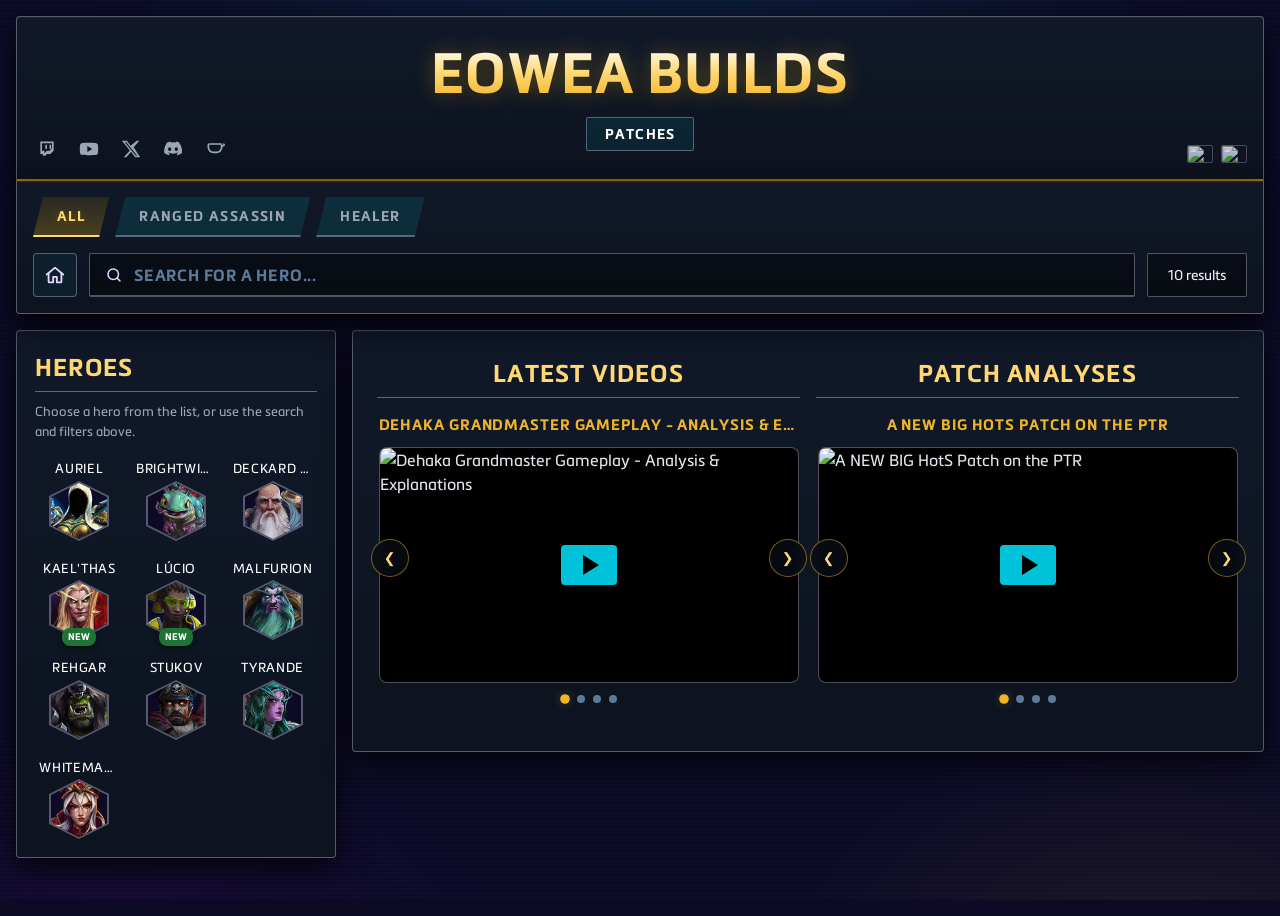
==== commit 8cd8b304: "UPDATES" ====
--- a/index.html
+++ b/index.html
@@ -5,11 +5,13 @@
   <meta name="viewport" content="width=1280" />
   <title>Eowea - Builds HotS</title>
   <link rel="icon" type="image/png" href="https://static.wikia.nocookie.net/allstars_gamepedia/images/e/e5/Emoji_Elements_Pack_Flower.png/">
-  
+
+  <!-- Préchargement des polices (réduit le flash de texte au chargement) -->
+  <link rel="preload" href="assets/fonts/metronic-for-blizzard.woff2" as="font" type="font/woff2" crossorigin>
+  <link rel="preload" href="assets/fonts/metronic-for-blizzard-bold.woff2" as="font" type="font/woff2" crossorigin>
+
   <!-- C'est ici qu'on relie le design ! -->
   <link rel="stylesheet" href="style.css">
-  
-  <script src="https://player.twitch.tv/js/embed/v1.js"></script>
 </head>
 <body>
   <div class="page">
--- a/style.css
+++ b/style.css
@@ -185,21 +185,7 @@
       text-align: center;
     }
 
-    .desktop-player {
-      display: flex;
-      flex-direction: row;
-      flex-wrap: nowrap;
-      gap: 16px;
-      align-items: stretch;
-      justify-content: flex-end;
-    }
-
-    .desktop-player > * {
-      flex: 0 0 300px;
-      width: 300px;
-    }
-
-    .eyebrow, .twitch-head, .filter-chip, .role-badge, .card-head, .talent-level, .build-tab, .guide-video-kicker, .youtube-badge {
+    .eyebrow, .filter-chip, .role-badge, .card-head, .talent-level, .build-tab, .guide-video-kicker, .youtube-badge {
       font-family: 'Metronic for Blizzard', 'Rajdhani', sans-serif;
       text-transform: uppercase;
       letter-spacing: 0.1em;
@@ -300,40 +286,6 @@
     }
     .social-link svg { width: 20px; height: 20px; }
     .social-link span { display: none; }
-
-
-    .twitch-head {
-      display: flex;
-      align-items: center;
-      justify-content: space-between;
-      padding: 10px 14px;
-      border-bottom: 1px solid var(--blue-border);
-      background: linear-gradient(90deg, rgba(0, 229, 255, 0.15), transparent);
-      color: var(--blue-bright);
-      font-size: 13px;
-    }
-
-    .twitch-mount { min-height: 200px; background: #000; }
-    .twitch-mount iframe { width: 100%; height: 200px; border: 0; display: block; }
-
-    .twitch-placeholder {
-      display: none;
-      min-height: 200px;
-      place-items: center;
-      text-align: center;
-      padding: 18px;
-      color: var(--text-muted);
-      font-size: 13px;
-      background: var(--bg-deep);
-    }
-    .twitch-card.is-collapsed .twitch-mount { display: none; }
-    .twitch-card.is-collapsed .twitch-placeholder { display: grid; }
-
-    .mobile-player {
-      display: none;
-      padding: 0 14px 14px;
-      gap: 16px;
-    }
 
     /* ── Shared button ── */
     .btn {
@@ -1263,18 +1215,7 @@
     @media (max-width: 1180px) {
       .topbar { flex-direction: column; }
       .layout { grid-template-columns: minmax(0, 1fr); width: 100%; }
-      .mobile-player {
-        display: flex;
-        flex-direction: row;
-        flex-wrap: wrap;
-        align-items: stretch;
-        gap: 16px;
-      }
-      .mobile-player > * {
-        flex: 1 1 300px;
-      }
-      .desktop-player { display: none; }
-      
+
       .hero-list {
         max-height: 300px;
         overflow-y: auto;
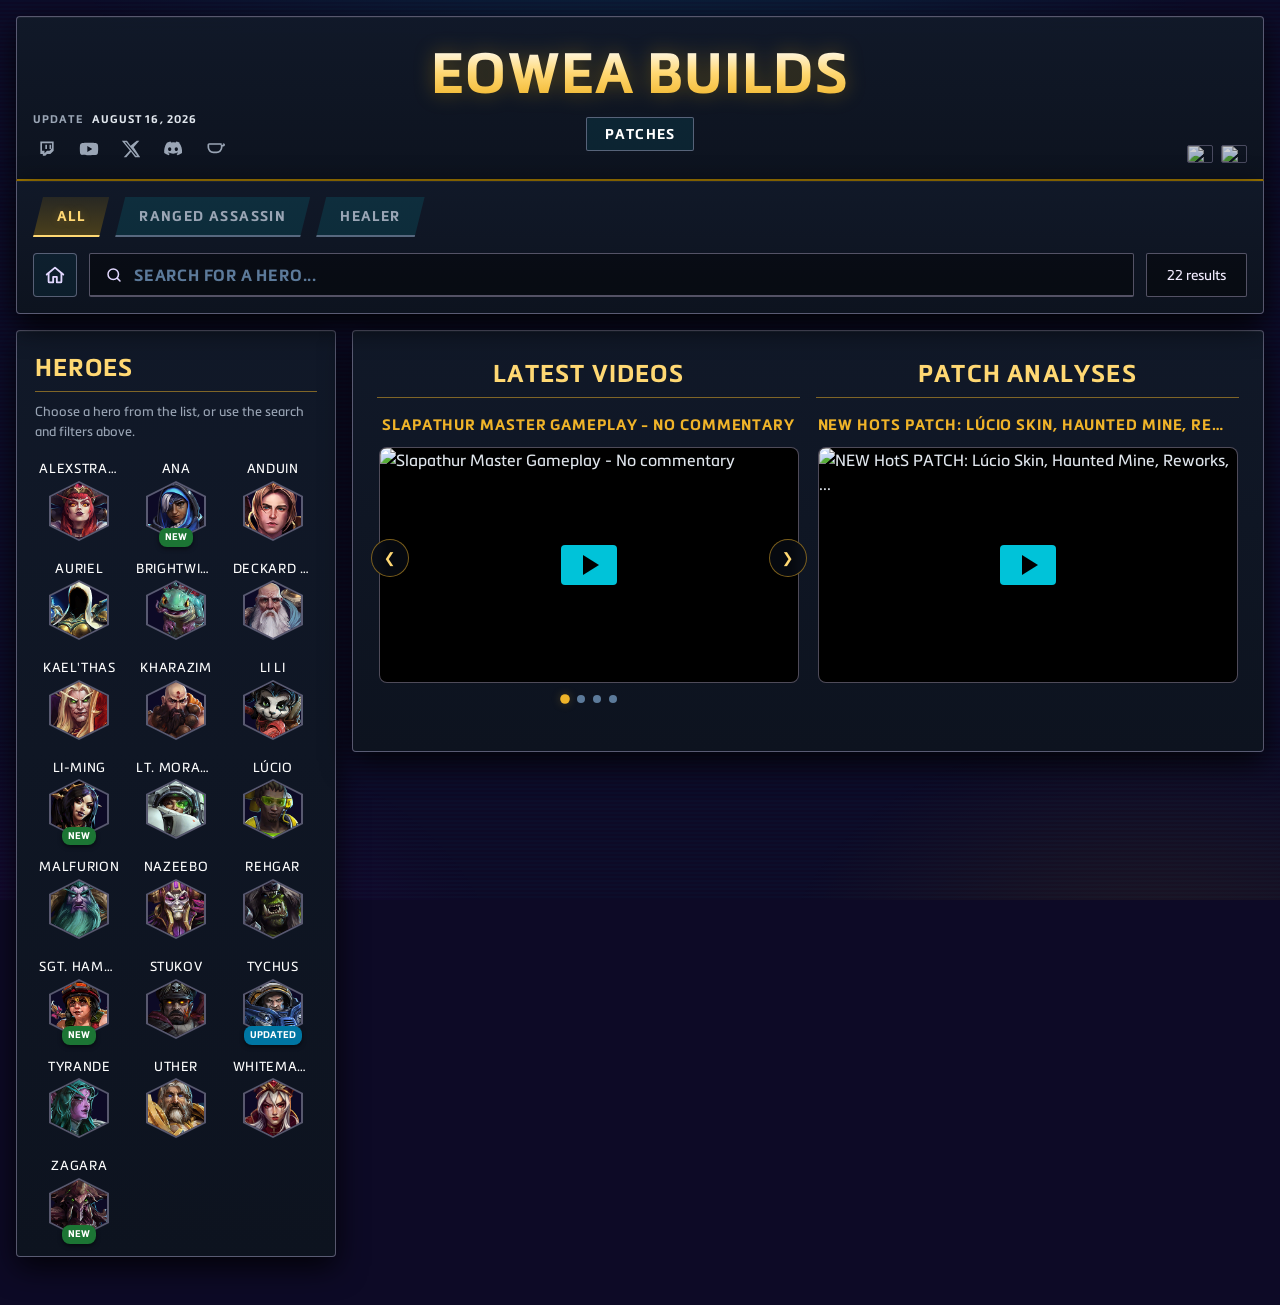
==== commit 2c3b2f4b: "Mise à jour" ====
--- a/index.html
+++ b/index.html
@@ -20,6 +20,7 @@
     <h1 class="site-title" id="siteTitle">Eowea builds</h1>
   </div>
   <nav class="header-nav" id="headerNav" aria-label="Navigation"></nav>
+  <div class="site-update" id="siteUpdate"></div>
   <nav class="socials" id="socials" aria-label="Réseaux sociaux"></nav>
   <div class="header-actions">
     <div class="lang-switcher" id="langSwitcher">
--- a/style.css
+++ b/style.css
@@ -185,7 +185,7 @@
       text-align: center;
     }
 
-    .eyebrow, .filter-chip, .role-badge, .card-head, .talent-level, .build-tab, .guide-video-kicker, .youtube-badge {
+    .eyebrow, .filter-chip, .role-badge, .card-head, .talent-level, .build-tab, .guide-video-kicker, .youtube-badge, .site-update {
       font-family: 'Metronic for Blizzard', 'Rajdhani', sans-serif;
       text-transform: uppercase;
       letter-spacing: 0.1em;
@@ -245,6 +245,38 @@
       border-color: var(--gold-border);
       box-shadow: 0 0 10px var(--gold-glow);
     }
+
+    .header-nav-link.active {
+      color: var(--gold-bright);
+      background: linear-gradient(180deg, rgba(248, 183, 0, 0.1), rgba(248, 183, 0, 0.25));
+      border-color: var(--gold-border);
+      text-shadow: 0 0 8px var(--gold-glow);
+    }
+
+    /* ── Bandeau "Mise à jour du site" (header, sous la navigation) ── */
+    /* Calé juste au-dessus des réseaux sociaux (eux-mêmes en absolu, bas-gauche) :
+       16px du bas + 28px de hauteur d'icône + 8px d'écart = 52px. */
+    /* La typographie (police, majuscules, graisse) vient de la règle partagée plus haut,
+       comme les autres libellés du site. Ici on ne règle que la taille et les couleurs,
+       reprises du cluster bas-gauche du header auquel ce bandeau appartient désormais :
+       même gris que les icônes sociales au repos, même accent doré au survol que la nav. */
+    .site-update {
+      position: absolute;
+      left: 16px;
+      bottom: 52px;
+      display: inline-flex;
+      align-items: center;
+      flex-wrap: wrap;
+      gap: 2px 8px;
+      max-width: calc(100% - 32px);
+      font-size: 11px;
+      color: var(--text-dim);
+      transition: color var(--t);
+    }
+    .site-update:hover { color: var(--gold-bright); }
+    .site-update[hidden] { display: none; }
+    .site-update-date { color: var(--text); white-space: nowrap; }
+    .site-update:hover .site-update-date { color: inherit; }
 
     /* ── Header Actions (Lang switcher, bottom-right) ── */
     .header-actions {
@@ -657,6 +689,33 @@
       line-height: 1.6;
     }
 
+    /* ── Minimap (page Cartes) ── */
+    .bg-minimap-section {
+      margin-bottom: 24px;
+      text-align: center;
+    }
+    .bg-minimap-frame {
+      border: 1px solid var(--blue-border);
+      border-radius: var(--radius-sm);
+      overflow: hidden;
+      background: #000;
+      box-shadow: var(--shadow);
+    }
+    .bg-minimap-frame img {
+      display: block;
+      width: 100%;
+      max-height: 520px;
+      object-fit: contain;
+      margin: 0 auto;
+    }
+    .bg-minimap-caption {
+      margin-top: 8px;
+      font-size: 12px;
+      color: var(--text-dim);
+      text-transform: uppercase;
+      letter-spacing: 0.05em;
+    }
+
     /* ── Meta cards ── */
     .meta-grid {
       display: grid;
@@ -692,6 +751,34 @@
       box-sizing: border-box; 
     }
     .card-body p { margin: 0; color: var(--text-dim); font-size: 14px; line-height: 1.6; }
+
+    /* ── Sélecteur de forme (héros à transformation) ── */
+    .form-switcher {
+      display: flex;
+      gap: 6px;
+      flex-wrap: wrap;
+      margin-top: 16px;
+    }
+    .form-switch-btn {
+      height: 32px;
+      padding: 0 16px;
+      border-radius: var(--radius-sm, 6px);
+      border: 1px solid var(--blue-border);
+      background: rgba(0, 229, 255, 0.08);
+      font-size: 13px;
+      font-weight: 700;
+      text-transform: uppercase;
+      letter-spacing: 0.02em;
+      color: var(--text-dim);
+      cursor: pointer;
+      transition: all var(--t);
+    }
+    .form-switch-btn:hover { background: rgba(0, 229, 255, 0.2); color: var(--text-bright); }
+    .form-switch-btn.active {
+      background: linear-gradient(180deg, rgba(248, 183, 0, 0.1), rgba(248, 183, 0, 0.25));
+      border-color: var(--gold-bright, #f8b700);
+      color: var(--gold-bright, #f8b700);
+    }
 
     /* ── Spells (HotS Square Look) ── */
     .spell-strip {
@@ -853,6 +940,19 @@
 
     .bullet-list { padding-left: 20px; list-style: square; display: grid; gap: 8px; color: var(--text-dim); font-size: 14px; line-height: 1.6; }
     .bullet-list li::marker { color: var(--blue-bright); }
+
+    /* ── Camps de mercenaires (page Cartes) ── */
+    .camp-list { list-style: none; display: grid; gap: 12px; }
+    .camp-item { display: flex; align-items: center; gap: 12px; }
+    .camp-icon {
+      flex-shrink: 0; width: 72px; aspect-ratio: 128 / 56;
+      border: 1px solid var(--blue-border); border-radius: var(--radius-sm);
+      background: #0d131f; overflow: hidden;
+      display: flex; align-items: center; justify-content: center;
+    }
+    .camp-icon img { width: 100%; height: 100%; object-fit: contain; display: block; }
+    .camp-text { color: var(--text-dim); font-size: 14px; line-height: 1.6; }
+    .camp-text strong { color: var(--text-bright); }
 
     /* ── Talent board (Hexagon Talents) ── */
     .talent-board-wrap { margin-bottom: 24px; overflow: hidden; width: 100%; min-width: 0; }
@@ -1038,7 +1138,74 @@
     }
     
     .video-group { min-width: 0; width: 100%; }
-    
+
+    /* ── Rotation gratuite ── */
+    .rotation-section {
+      border-radius: var(--radius-sm);
+      border: 1px solid var(--gold-border);
+      background: linear-gradient(180deg, rgba(20, 28, 44, 0.8), rgba(12, 18, 28, 0.9));
+      box-shadow: inset 0 1px 0 rgba(255, 255, 255, 0.05), 0 5px 15px rgba(0,0,0,0.5);
+      padding: 16px;
+    }
+
+    .rotation-date-range {
+      text-align: center;
+      color: var(--gold-bright);
+      font-size: 13px;
+      text-transform: uppercase;
+      letter-spacing: 0.05em;
+      margin-bottom: 14px;
+      font-family: 'Metronic for Blizzard', 'Rajdhani', sans-serif;
+    }
+
+    .rotation-hero-grid {
+      display: flex;
+      flex-wrap: wrap;
+      justify-content: center;
+      gap: 16px;
+    }
+
+    .rotation-hero {
+      display: flex;
+      flex-direction: column;
+      align-items: center;
+      width: 76px;
+      text-align: center;
+    }
+
+    .rotation-hero-portrait {
+      width: 64px;
+      height: 64px;
+      background: var(--gold-border);
+      clip-path: var(--hex-clip);
+      display: flex;
+      align-items: center;
+      justify-content: center;
+    }
+
+    .rotation-hero-portrait img {
+      width: calc(100% - 4px);
+      height: calc(100% - 4px);
+      object-fit: cover;
+      clip-path: var(--hex-clip);
+      background: var(--bg-deep);
+      display: block;
+    }
+
+    .rotation-hero-name {
+      margin-top: 6px;
+      font-size: 12px;
+      color: var(--text);
+      line-height: 1.2;
+    }
+
+    .rotation-hero-level {
+      font-size: 11px;
+      color: var(--text-dim);
+      text-transform: uppercase;
+      letter-spacing: 0.03em;
+    }
+
     .combo-grid { 
       display: grid; 
       grid-template-columns: repeat(auto-fit, minmax(260px, 1fr)); 
@@ -1248,6 +1415,9 @@
       .site-title { font-size: clamp(28px, 8vw, 36px); text-align: center; }
       .header-actions { justify-content: center; flex-direction: column-reverse; align-items: center; width: 100%; }
       .socials { justify-content: center; width: 100%; }
+      /* En mobile les icônes sociales passent sur deux rangées : un décalage fixe
+         provoquerait un chevauchement, on remet donc le bandeau dans le flux. */
+      .site-update { position: static; width: 100%; max-width: 100%; justify-content: center; }
       
       .hero-header { grid-template-columns: 1fr; justify-items: center; text-align: center; gap: 14px; padding-bottom: 16px; margin-bottom: 16px; }
       .detail-portrait { width: 100px; height: 100px; margin: 0 auto; }
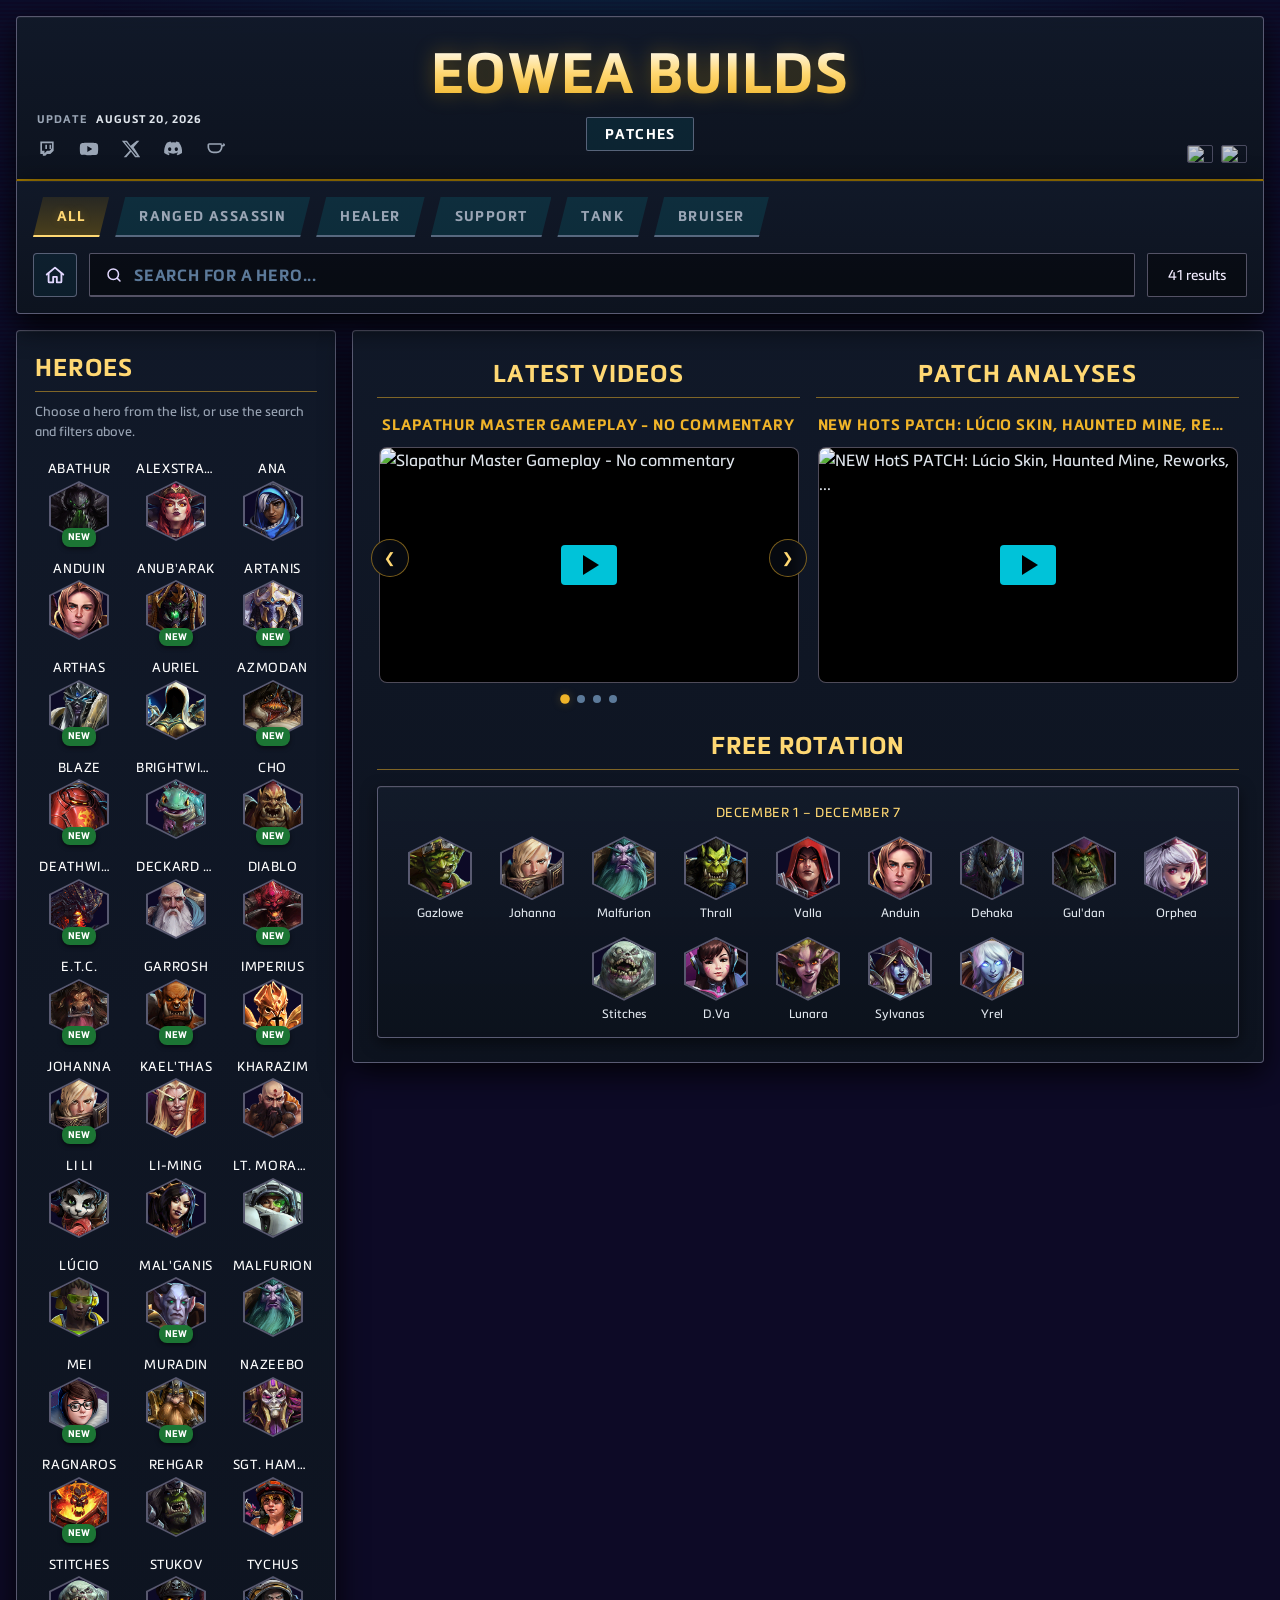
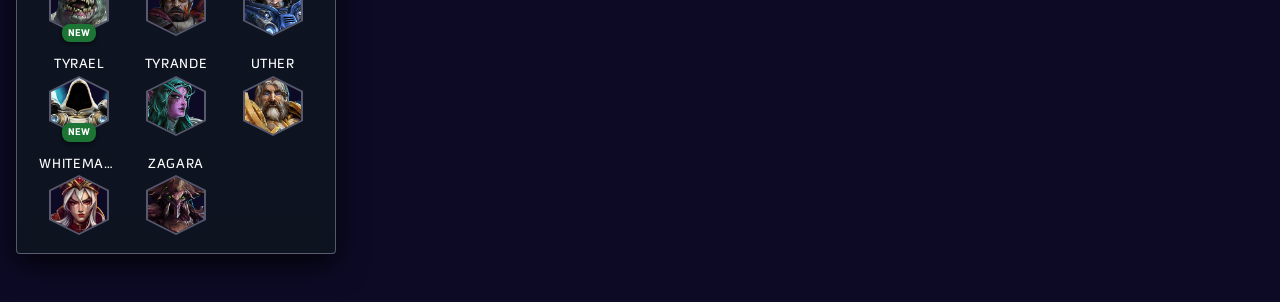
==== commit 0d901a88: "Ajout rotation gratuite de la semaine" ====
--- a/index.html
+++ b/index.html
@@ -80,6 +80,7 @@
   </button>
   <!-- C'est ici qu'on relie ton code logique et tes héros ! -->
   <script src="data.js"></script>
+  <script src="rotations.js"></script>
   <script src="app.js"></script>
 
 <script>
--- a/style.css
+++ b/style.css
@@ -258,25 +258,23 @@
        16px du bas + 28px de hauteur d'icône + 8px d'écart = 52px. */
     /* La typographie (police, majuscules, graisse) vient de la règle partagée plus haut,
        comme les autres libellés du site. Ici on ne règle que la taille et les couleurs,
-       reprises du cluster bas-gauche du header auquel ce bandeau appartient désormais :
-       même gris que les icônes sociales au repos, même accent doré au survol que la nav. */
+       reprises du cluster bas-gauche du header auquel ce bandeau appartient désormais.
+       Le décalage à 20px aligne le texte sur le trait de l'icône Twitch et non sur le
+       bord de son lien : l'icône fait 20px, centrée dans une zone cliquable de 28px. */
     .site-update {
       position: absolute;
-      left: 16px;
+      left: 20px;
       bottom: 52px;
       display: inline-flex;
       align-items: center;
       flex-wrap: wrap;
       gap: 2px 8px;
-      max-width: calc(100% - 32px);
+      max-width: calc(100% - 40px);
       font-size: 11px;
       color: var(--text-dim);
-      transition: color var(--t);
-    }
-    .site-update:hover { color: var(--gold-bright); }
+    }
     .site-update[hidden] { display: none; }
     .site-update-date { color: var(--text); white-space: nowrap; }
-    .site-update:hover .site-update-date { color: inherit; }
 
     /* ── Header Actions (Lang switcher, bottom-right) ── */
     .header-actions {
@@ -1140,9 +1138,10 @@
     .video-group { min-width: 0; width: 100%; }
 
     /* ── Rotation gratuite ── */
+    /* Même bordure que les cartes du site : l'or y est réservé à la sélection. */
     .rotation-section {
       border-radius: var(--radius-sm);
-      border: 1px solid var(--gold-border);
+      border: 1px solid var(--blue-border);
       background: linear-gradient(180deg, rgba(20, 28, 44, 0.8), rgba(12, 18, 28, 0.9));
       box-shadow: inset 0 1px 0 rgba(255, 255, 255, 0.05), 0 5px 15px rgba(0,0,0,0.5);
       padding: 16px;
@@ -1171,16 +1170,45 @@
       align-items: center;
       width: 76px;
       text-align: center;
-    }
-
+      /* Les héros publiés sont des boutons : on neutralise le style natif. */
+      padding: 0;
+      border: none;
+      background: none;
+      font: inherit;
+      color: inherit;
+    }
+
+    /* Le contour hexagonal reprend celui des portraits de la liste des héros. */
     .rotation-hero-portrait {
       width: 64px;
       height: 64px;
-      background: var(--gold-border);
+      background: var(--blue-border);
       clip-path: var(--hex-clip);
       display: flex;
       align-items: center;
       justify-content: center;
+      transition: all var(--t);
+    }
+
+    /* Un héros qui a sa fiche sur le site s'ouvre au clic et passe à l'or au survol,
+       comme le portrait sélectionné dans la liste. Les autres restent inertes. */
+    button.rotation-hero { cursor: pointer; }
+
+    button.rotation-hero:hover .rotation-hero-portrait,
+    button.rotation-hero:focus-visible .rotation-hero-portrait {
+      background: var(--gold-bright);
+      filter: drop-shadow(0 0 8px var(--gold-glow));
+      transform: scale(1.05);
+    }
+
+    button.rotation-hero:hover .rotation-hero-name,
+    button.rotation-hero:focus-visible .rotation-hero-name {
+      color: var(--gold-bright);
+    }
+
+    button.rotation-hero:focus-visible {
+      outline: 2px solid var(--gold-border);
+      outline-offset: 3px;
     }
 
     .rotation-hero-portrait img {
@@ -1696,3 +1724,215 @@
 .updated-badge {
     background-color: #0076a3; /* Un bleu sombre qui ressort bien */
 }
+
+/* ── Carte « Bugs connus » ─────────────────────────────────────────────────
+   Placée sous la section des builds. Elle n'existe dans le DOM que si le héros
+   a au moins un bug renseigné, d'où l'absence d'état vide ici. L'icône reprend
+   .talent-trigger pour garder exactement le même survol que dans les builds. */
+.issues-card {
+    --issue-red: #ff6b5e;
+    --issue-red-dim: rgba(255, 107, 94, 0.45);
+    --issue-red-soft: rgba(255, 107, 94, 0.08);
+    margin-bottom: 24px;
+    border-color: var(--issue-red-dim);
+}
+
+/* La carte occupe une 3e colonne de l'en-tête, à droite du nom et de l'accroche.
+   Sans bug, .with-issues n'est pas posée et l'en-tête garde ses deux colonnes. */
+/* Le plancher de 300px sur la colonne du milieu tient le nom le plus long d'une seule
+   pièce ("Alexstrasza" en corps 48) : c'est la carte qui rétrécit d'abord, jusqu'à 260px.
+   Le plafond est large à dessein — plus la carte est large, moins la note descend, et
+   plus la hauteur de l'en-tête reste proche de celle d'un héros sans carte. */
+/* La 3e colonne reprend la largeur de la 2e colonne de .meta-grid (1.1fr .9fr, gouttière
+   de 16px) : la carte des bugs tombe alors pile sur le bord gauche de la carte Conseils,
+   juste en dessous. Quand la place manque, elle rétrécit jusqu'à 260px plutôt que de
+   pousser le nom du héros hors de sa colonne — l'alignement cède avant la lisibilité. */
+.hero-header.with-issues {
+    grid-template-columns: 120px minmax(300px, 1fr) minmax(260px, calc((100% - 16px) * 0.45));
+    align-items: start;
+    /* La colonne de texte étant plus étroite, l'accroche passe souvent sur deux lignes :
+       on récupère ces quelques pixels sur le bas de l'en-tête plutôt que sur le corps. */
+    padding-bottom: 16px;
+}
+
+.hero-header .issues-card {
+    margin-bottom: 0;
+}
+
+/* Trop à l'étroit pour trois colonnes : la carte repasse sous l'en-tête, pleine largeur.
+   Les deux bornes correspondent aux largeurs où le panneau de détail descend sous ~840px
+   et où la carte ne pourrait donc plus tomber sur le bord de la carte Conseils : en
+   dessous de 930px, et dans la bande où la liste des héros reprend sa colonne latérale. */
+@media (max-width: 929px), (min-width: 1181px) and (max-width: 1269px) {
+    .hero-header.with-issues { grid-template-columns: 120px minmax(0, 1fr); }
+    .hero-header.with-issues .issues-card { grid-column: 1 / -1; }
+}
+
+.issues-card .card-head {
+    border-bottom-color: var(--issue-red-dim);
+    background: linear-gradient(90deg, var(--issue-red-soft), transparent);
+    color: var(--issue-red);
+    text-shadow: 0 0 8px rgba(255, 107, 94, 0.3);
+    display: flex;
+    align-items: baseline;
+    justify-content: space-between;
+    gap: 10px;
+    flex-wrap: wrap;
+}
+
+/* Date du relevé, discrète : elle date la carte sans concurrencer le titre. */
+.issues-date {
+    color: var(--text-muted);
+    font-size: 11px;
+    font-weight: 600;
+    letter-spacing: 0.05em;
+    text-transform: uppercase;
+    text-shadow: none;
+    white-space: nowrap;
+}
+
+/* Compteur dans le titre : il dit combien de bugs le carrousel contient, sans quoi
+   rien ne signalerait qu'il y en a d'autres derrière celui qu'on lit. */
+.issues-count {
+    display: inline-grid;
+    place-items: center;
+    min-width: 20px;
+    height: 20px;
+    padding: 0 6px;
+    margin-right: auto;
+    margin-left: -4px;
+    border-radius: 10px;
+    background: var(--issue-red-dim);
+    color: #fff;
+    font-size: 11px;
+    font-weight: 800;
+    text-shadow: none;
+}
+
+/* Une seule diapo affichée. Le min-height fige la hauteur de la carte : sans lui,
+   l'en-tête sauterait à chaque changement de bug selon la longueur de la note. */
+.issues-carousel {
+    display: flex;
+    flex-direction: column;
+    min-height: 66px;
+}
+
+/* La carte est posée dans l'en-tête, à côté d'un portrait de 120px : tout y est resserré
+   pour que la page d'un héros à bugs garde à peu près la silhouette des autres. */
+.hero-header .issues-card .card-head { padding: 9px 14px; font-size: 13px; }
+.hero-header .issues-card .card-body { padding: 12px 14px; }
+.hero-header .issues-card .issue-trigger { width: 44px; height: 44px; }
+.hero-header .issues-card .issue-row { gap: 11px; }
+.hero-header .issues-card .issue-name { font-size: 13px; margin-bottom: 2px; }
+.hero-header .issues-card .issue-note { font-size: 13px; line-height: 1.5; }
+.hero-header .issues-card .issues-nav { gap: 10px; padding-top: 6px; }
+.hero-header .issues-card .issues-arrow { width: 20px; height: 20px; font-size: 10px; }
+.hero-header .issues-card .issues-dot { width: 7px; height: 7px; }
+
+.issue-slide { display: none; }
+.issue-slide.is-active { display: block; }
+
+.issue-row {
+    display: flex;
+    align-items: flex-start;
+    gap: 14px;
+    min-width: 0;
+}
+
+/* Pied du carrousel : flèches de part et d'autre des pastilles. Repoussé en bas par
+   le flex, il reste à la même place quelle que soit la longueur de la note. */
+.issues-nav {
+    display: flex;
+    align-items: center;
+    justify-content: center;
+    gap: 12px;
+    margin-top: auto;
+    padding-top: 12px;
+}
+
+.issues-arrow {
+    width: 26px;
+    height: 26px;
+    flex: 0 0 auto;
+    border-radius: 50%;
+    background: rgba(8, 12, 20, 0.75);
+    border: 1px solid var(--issue-red-dim);
+    color: var(--issue-red);
+    font-size: 12px;
+    display: grid;
+    place-items: center;
+    cursor: pointer;
+    transition: all var(--t);
+}
+
+.issues-arrow:hover, .issues-arrow:focus-visible {
+    background: var(--issue-red);
+    border-color: var(--issue-red);
+    color: #12060a;
+    outline: none;
+    box-shadow: 0 0 12px rgba(255, 107, 94, 0.4);
+}
+
+.issues-dots {
+    display: flex;
+    gap: 8px;
+}
+
+.issues-dot {
+    width: 8px;
+    height: 8px;
+    border-radius: 50%;
+    background: var(--text-muted);
+    cursor: pointer;
+    transition: all var(--t);
+}
+
+.issues-dot.is-active {
+    background: var(--issue-red);
+    box-shadow: 0 0 8px rgba(255, 107, 94, 0.5);
+    transform: scale(1.2);
+}
+
+/* L'icône ne doit ni s'étirer ni se comprimer quand la note est longue. */
+.issue-trigger {
+    flex: 0 0 auto;
+    margin-top: 2px;
+}
+
+.issue-text {
+    min-width: 0;
+    flex: 1;
+}
+
+.issue-name {
+    display: flex;
+    align-items: baseline;
+    flex-wrap: wrap;
+    gap: 8px;
+    color: var(--text-bright);
+    font-size: 14px;
+    font-weight: 700;
+    margin-bottom: 4px;
+}
+
+.issue-level {
+    color: var(--text-muted);
+    font-size: 11px;
+    font-weight: 600;
+    text-transform: uppercase;
+    letter-spacing: 0.05em;
+}
+
+.issue-note {
+    margin: 0;
+    color: var(--text-dim);
+    font-size: 14px;
+    line-height: 1.6;
+}
+
+@media (max-width: 640px) {
+    .issue-row { gap: 10px; }
+    .issue-trigger { width: 46px; height: 46px; }
+    /* L'en-tête est centré en mobile : la carte, elle, reste pleine largeur et ferrée à gauche. */
+    .hero-header.with-issues .issues-card { justify-self: stretch; width: 100%; text-align: left; }
+}
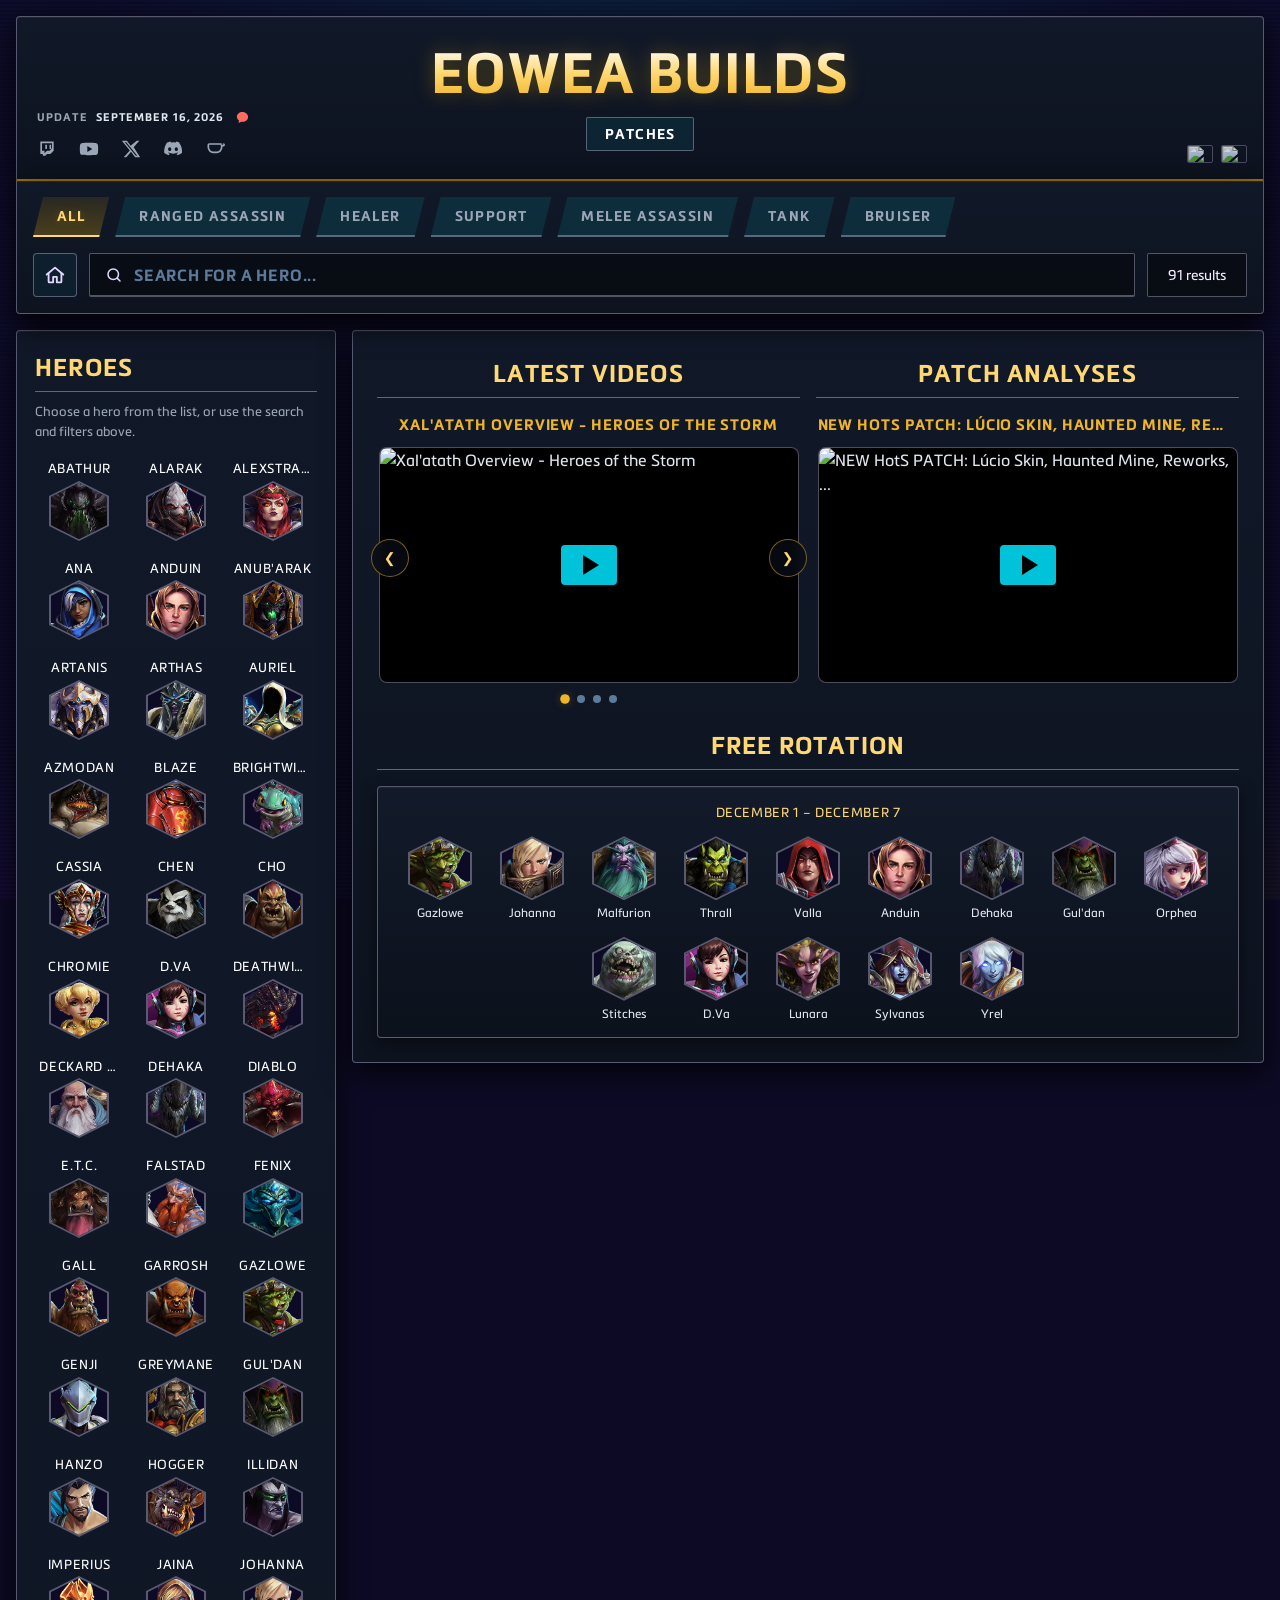
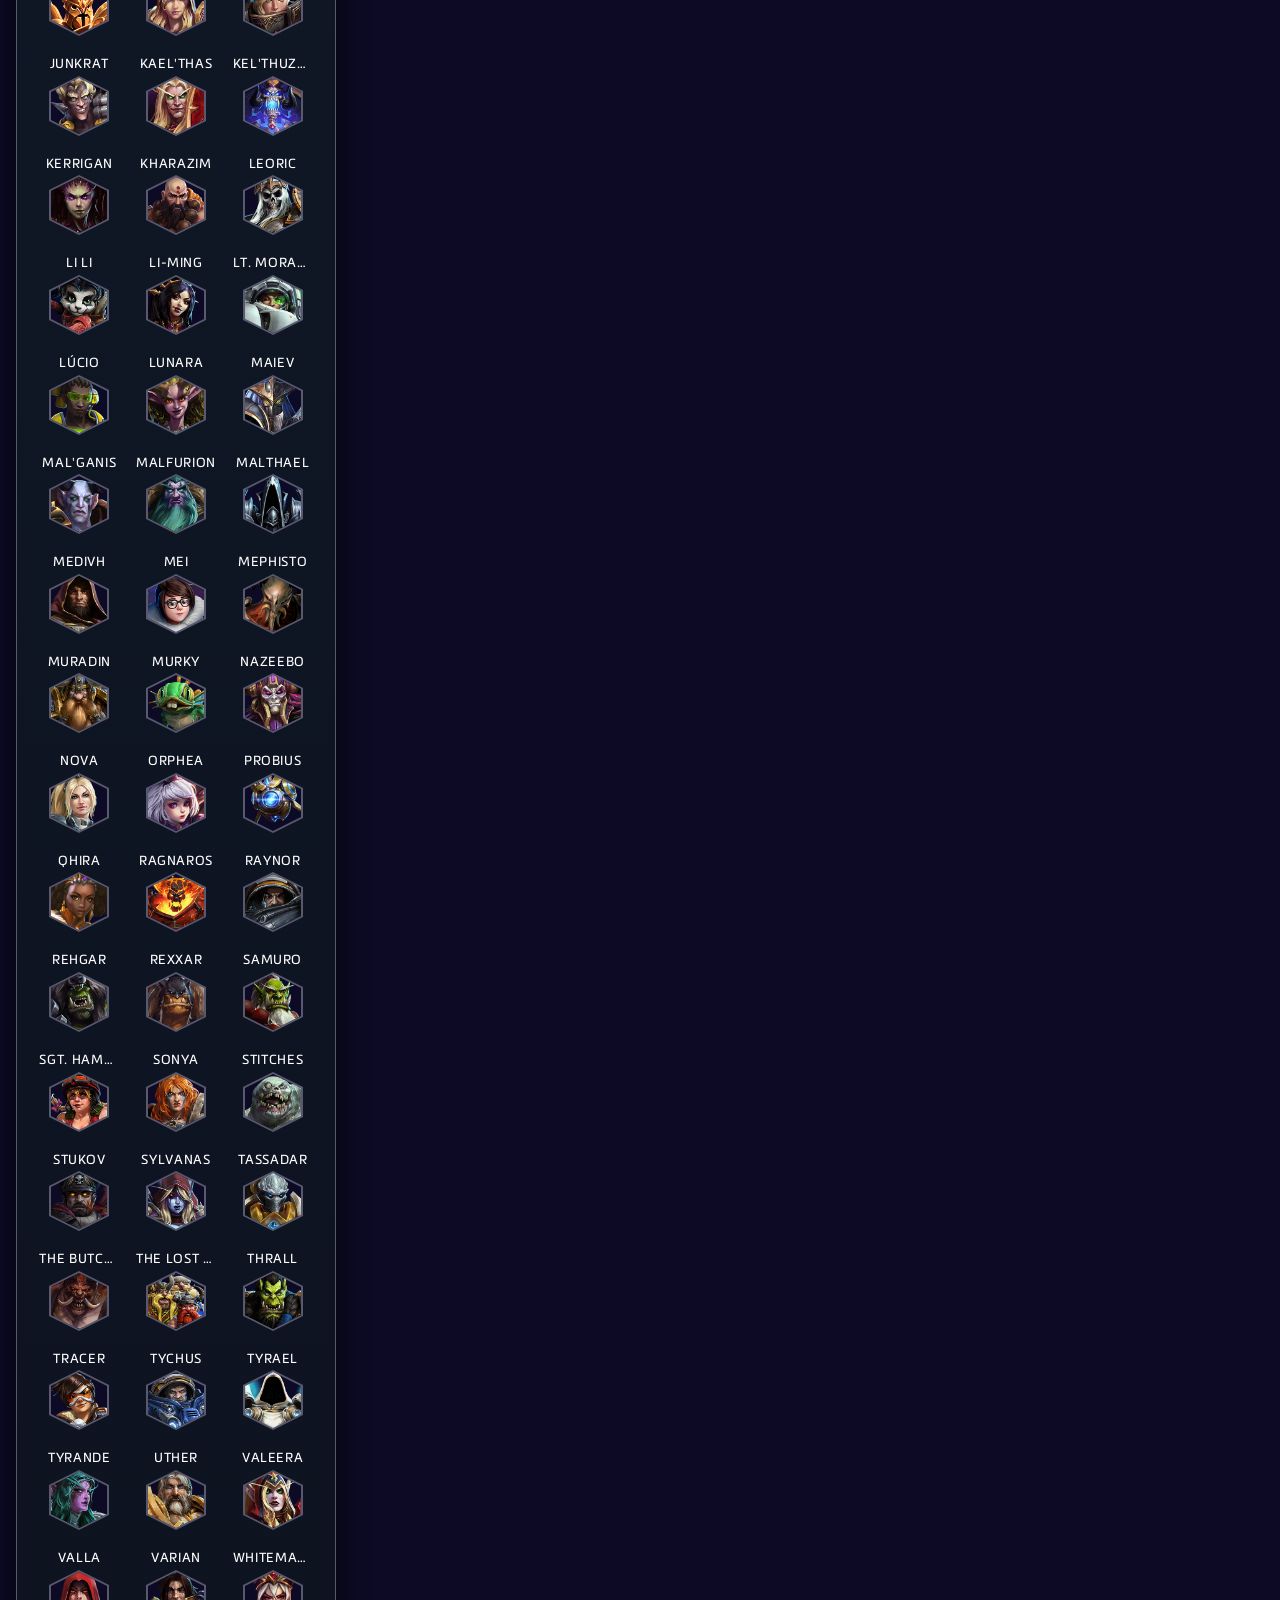
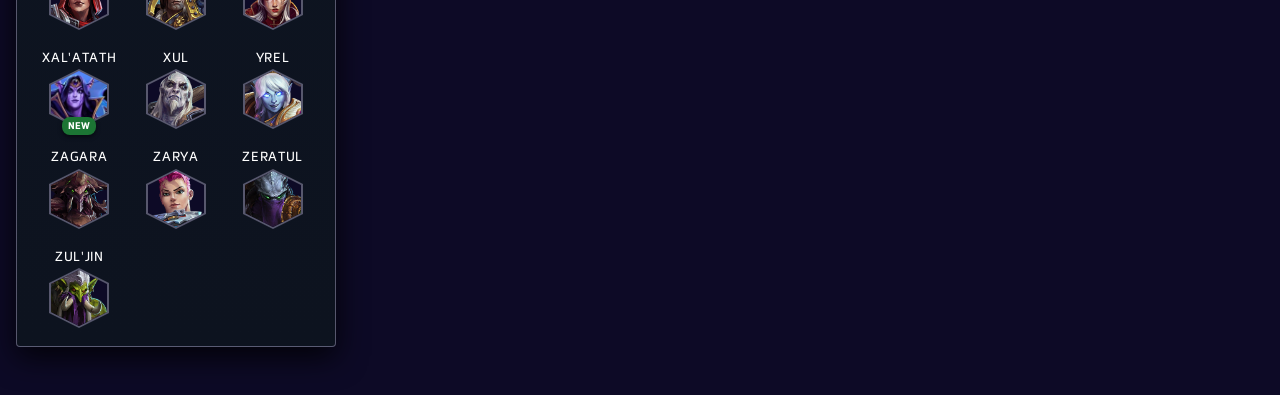
==== commit e5ec50f3: "Update index.html" ====
--- a/index.html
+++ b/index.html
@@ -4,6 +4,27 @@
   <meta charset="UTF-8" />
   <meta name="viewport" content="width=1280" />
   <title>Eowea - Builds HotS</title>
+  <!-- Sans cette balise, Google compose lui-même l'extrait en recopiant le texte visible
+       de la page : on y lisait la barre de filtres et les liens des réseaux sociaux. -->
+  <meta name="description" content="Les builds Heroes of the Storm d'Eowea : pour chaque héros, les talents à prendre, le code à copier en jeu et des conseils pour bien le jouer." />
+
+  <!-- Open Graph : ce qu'affichent Discord, X et Facebook quand on partage le lien.
+       og:site_name sert aussi à Google, qui devinait « GitHub Pages documentation ».
+       Pas d'og:url : ce fichier est recopié tel quel entre buildtest et builds, qui
+       n'ont pas la même adresse — une URL en dur y serait fausse pour l'un des deux.
+       Les plateformes utilisent de toute façon l'adresse réellement partagée. -->
+  <meta property="og:type" content="website" />
+  <meta property="og:site_name" content="Eowea Builds" />
+  <meta property="og:locale" content="fr_FR" />
+  <meta property="og:title" content="Eowea - Builds HotS" />
+  <meta property="og:description" content="Les builds Heroes of the Storm d'Eowea : pour chaque héros, les talents à prendre, le code à copier en jeu et des conseils pour bien le jouer." />
+
+  <!-- Carte « summary » et non « summary_large_image » : faute de bannière, la grande
+       carte s'afficherait avec un cadre vide. Ajouter une image de 1200×630 et une
+       balise og:image permettra de passer à summary_large_image. -->
+  <meta name="twitter:card" content="summary" />
+  <meta name="twitter:title" content="Eowea - Builds HotS" />
+  <meta name="twitter:description" content="Les builds Heroes of the Storm d'Eowea : pour chaque héros, les talents à prendre, le code à copier en jeu et des conseils pour bien le jouer." />
   <link rel="icon" type="image/png" href="https://static.wikia.nocookie.net/allstars_gamepedia/images/e/e5/Emoji_Elements_Pack_Flower.png/">
 
   <!-- Préchargement des polices (réduit le flash de texte au chargement) -->
@@ -72,6 +93,14 @@
       </div>
     </div>
   </div>
+  <div id="changelogOverlay" class="video-overlay changelog-overlay" role="dialog" aria-modal="true" aria-hidden="true" aria-labelledby="changelogTitle">
+    <button class="close-overlay" id="closeChangelogBtn" type="button" aria-label="Fermer">&times;</button>
+    <div class="changelog-modal">
+      <h2 class="changelog-title" id="changelogTitle"></h2>
+      <div class="changelog-body" id="changelogBody"></div>
+    </div>
+  </div>
+
     <!-- BOUTON RETOUR EN HAUT -->
   <button id="backToTop" aria-label="Remonter" title="Remonter en haut">
       <svg viewBox="0 0 24 24" fill="currentColor" width="24" height="24">
--- a/style.css
+++ b/style.css
@@ -920,6 +920,137 @@
       color: var(--gold-bright);
       text-shadow: 0 0 8px var(--gold-glow);
     }
+
+    /* ── Héros sans build : annonce + tableau de tous les talents ──
+       Le bloc reprend le liseré doré de .build-summary pour rester dans la même
+       famille visuelle que la section de build qu'il remplace. */
+    .build-soon {
+      margin-bottom: 16px;
+      padding: 18px 20px;
+      border-radius: 2px;
+      border-left: 4px solid var(--gold-bright);
+      background: linear-gradient(90deg, rgba(248, 183, 0, 0.15), rgba(248, 183, 0, 0.02));
+      box-shadow: 0 4px 15px rgba(0,0,0,0.3);
+      width: 100%;
+      min-width: 0;
+      box-sizing: border-box;
+    }
+    .build-soon-title {
+      font-family: 'Metronic for Blizzard', 'Rajdhani', sans-serif;
+      font-size: 18px;
+      color: var(--gold-bright);
+      text-shadow: 0 0 8px var(--gold-glow);
+      text-transform: uppercase;
+      letter-spacing: 0.05em;
+      margin-bottom: 6px;
+    }
+    .build-soon-text { margin: 0; color: var(--text-dim); font-size: 14px; line-height: 1.6; }
+
+    .build-soon-toggle {
+      margin-top: 14px;
+      display: inline-flex;
+      align-items: center;
+      height: 40px;
+      padding: 0 24px;
+      clip-path: polygon(10px 0, 100% 0, calc(100% - 10px) 100%, 0 100%);
+      border: none;
+      border-bottom: 2px solid var(--blue-border);
+      background: rgba(0, 229, 255, 0.08);
+      color: var(--text-dim);
+      font-family: inherit;
+      font-size: 14px;
+      cursor: pointer;
+      transition: all var(--t);
+    }
+    .build-soon-toggle:hover {
+      background: rgba(0, 229, 255, 0.2);
+      border-bottom-color: var(--blue-bright);
+      color: var(--text-bright);
+    }
+    .build-soon-toggle[aria-expanded="true"] {
+      background: linear-gradient(180deg, rgba(248, 183, 0, 0.1), rgba(248, 183, 0, 0.25));
+      border-bottom: 3px solid var(--gold-bright);
+      color: var(--gold-bright);
+    }
+
+    /* Une ligne par palier : la pastille de niveau à gauche, les talents à droite.
+       Les talents passent à la ligne plutôt que de déborder, il n'y a rien à faire
+       défiler horizontalement ici. */
+    /* Accès aux talents depuis une fiche qui a déjà un build : volontairement effacé.
+       Pas de fond, pas de cadre, une taille inférieure au reste — il se remarque quand
+       on le cherche, sans tirer l'œil au détriment du build. */
+    .talent-table-link {
+      display: inline-flex;
+      align-items: center;
+      gap: 6px;
+      margin: 4px 0 16px;
+      padding: 4px 0;
+      border: none;
+      background: none;
+      color: var(--text-muted);
+      font-family: inherit;
+      font-size: 12px;
+      letter-spacing: 0.03em;
+      cursor: pointer;
+      transition: color var(--t);
+    }
+    .talent-table-link::before { content: "+"; font-size: 13px; line-height: 1; }
+    .talent-table-link[aria-expanded="true"]::before { content: "\2212"; }
+    .talent-table-link:hover { color: var(--blue-bright); }
+
+    /* Une colonne par palier. C'est elle qui porte la largeur de 120px, plus la carte :
+       dans une colonne flex, un flex-basis sur la carte fixerait sa HAUTEUR. */
+    .talent-column {
+      display: flex;
+      flex-direction: column;
+      align-items: center;
+      gap: 12px;
+      flex: 0 0 120px;
+      max-width: 120px;
+      min-width: 0;
+      position: relative;
+    }
+    .talent-column > .talent-card,
+    .talent-column-extra > .talent-card {
+      flex: 0 0 auto;
+      width: 100%;
+      max-width: 100%;
+      height: auto;
+    }
+    /* Les autres talents du palier, repliés jusqu'au clic sur « Voir tous les talents ». */
+    .talent-column-extra {
+      display: none;
+      flex-direction: column;
+      gap: 12px;
+      width: 100%;
+      position: relative;
+    }
+    .talent-board-wrap.talents-ouverts .talent-column-extra { display: flex; }
+    /* Le trait qui relie la colonne au talent du build, dans le même bleu lumineux que
+       la ligne horizontale du plateau. Il court derrière les cartes, qui sont en z-index 1. */
+    .talent-column-extra::before {
+      content: ''; position: absolute;
+      left: 50%; top: -12px; bottom: 12px; width: 3px;
+      transform: translateX(-50%);
+      background: linear-gradient(180deg, var(--blue-bright), var(--blue-bright) 65%, transparent);
+      box-shadow: 0 0 10px var(--blue-glow);
+      z-index: 0; pointer-events: none;
+    }
+    /* Les talents optionnels sont un raccourci pour la vue repliée. Une fois la colonne
+       ouverte, ils y figurent en carte entière : garder les vignettes ferait doublon. */
+    .talent-board-wrap.talents-ouverts .talent-alternatives { display: none; }
+    /* La ligne horizontale relie les sept talents du build entre eux. Une fois les
+       colonnes ouvertes, ce sont les traits verticaux qui structurent la lecture :
+       la garder barrerait le tableau au milieu. */
+    .talent-board-wrap.talents-ouverts .talent-board-scroller::before { display: none; }
+    /* Une fois la colonne dépliée, plus rien ne dirait lequel de ces talents le build
+       recommande : on garde le talent retenu en or, la couleur du build sur tout le site. */
+    .talent-board-wrap.talents-ouverts .talent-column > .talent-card {
+      border-color: var(--gold-border);
+      box-shadow: inset 0 1px 0 rgba(255, 255, 255, 0.05), 0 4px 15px rgba(0,0,0,0.6), 0 0 12px var(--gold-glow);
+    }
+    /* Héros sans build : la colonne n'a pas de talent en tête, juste sa pastille. */
+    .talent-column-tete { margin-bottom: 0; }
 
     .build-summary {
       margin-bottom: 20px;
@@ -1936,3 +2067,106 @@
     /* L'en-tête est centré en mobile : la carte, elle, reste pleine largeur et ferrée à gauche. */
     .hero-header.with-issues .issues-card { justify-self: stretch; width: 100%; text-align: left; }
 }
+
+/* ── Journal des changements ───────────────────────────────────────────────
+   La bulle se pose à droite de la date de mise à jour, dans le même cluster
+   bas-gauche du header. La fenêtre réutilise le fond et la croix de la
+   lightbox vidéo pour que le site n'ait qu'un seul type de fenêtre. */
+.site-update-bubble {
+    display: inline-grid;
+    place-items: center;
+    width: 20px;
+    height: 20px;
+    padding: 0;
+    border: none;
+    background: none;
+    color: var(--text-dim);
+    cursor: pointer;
+    transition: color var(--t), transform var(--t);
+}
+
+.site-update-bubble svg { width: 15px; height: 15px; display: block; }
+
+.site-update-bubble:hover,
+.site-update-bubble:focus-visible {
+    color: var(--gold-bright);
+    transform: scale(1.12);
+    outline: none;
+    filter: drop-shadow(0 0 6px var(--gold-glow));
+}
+
+/* Changements pas encore lus : la bulle bat en rouge jusqu'au premier clic. Le survol
+   reprend la main sur la couleur, pour que le retour au clic reste lisible. */
+.site-update-bubble.is-unread {
+    color: #ff6b5e;
+    animation: bubble-unread 1.6s ease-in-out infinite;
+}
+
+@keyframes bubble-unread {
+    0%, 100% { opacity: 1;   filter: drop-shadow(0 0 0 rgba(255, 107, 94, 0)); }
+    50%      { opacity: .45; filter: drop-shadow(0 0 7px rgba(255, 107, 94, .85)); }
+}
+
+/* Un visiteur qui a demandé moins d'animation garde le rouge, sans le battement. */
+@media (prefers-reduced-motion: reduce) {
+    .site-update-bubble.is-unread { animation: none; }
+}
+
+.changelog-modal {
+    width: min(560px, 92vw);
+    max-height: 78vh;
+    overflow-y: auto;
+    position: relative;
+    z-index: 2;
+    cursor: default;
+    padding: 22px 24px 24px;
+    border-radius: var(--radius-sm);
+    border: 1px solid var(--blue-border);
+    background: linear-gradient(180deg, rgba(20, 28, 44, 0.96), rgba(12, 18, 28, 0.98));
+    box-shadow: inset 0 1px 0 rgba(255, 255, 255, 0.05), 0 20px 60px rgba(0, 0, 0, 0.95);
+}
+
+.changelog-title {
+    margin: 0 0 18px;
+    padding-bottom: 12px;
+    border-bottom: 2px solid var(--gold-dim);
+    color: var(--gold-bright);
+    font-family: 'Metronic for Blizzard', 'Rajdhani', sans-serif;
+    font-size: 20px;
+    text-transform: uppercase;
+    letter-spacing: 0.05em;
+    text-shadow: 0 0 10px var(--gold-glow);
+}
+
+.changelog-entry + .changelog-entry {
+    margin-top: 20px;
+    padding-top: 18px;
+    border-top: 1px solid var(--blue-border);
+}
+
+.changelog-date {
+    margin: 0 0 8px;
+    color: var(--text-bright);
+    font-family: 'Metronic for Blizzard', 'Rajdhani', sans-serif;
+    font-size: 14px;
+    text-transform: uppercase;
+    letter-spacing: 0.06em;
+}
+
+.changelog-list {
+    margin: 0;
+    padding-left: 20px;
+    list-style: square;
+    display: grid;
+    gap: 8px;
+    color: var(--text-dim);
+    font-size: 14px;
+    line-height: 1.6;
+}
+
+.changelog-list li::marker { color: var(--gold); }
+
+@media (max-width: 640px) {
+    .changelog-modal { padding: 18px 16px 20px; max-height: 82vh; }
+    .changelog-title { font-size: 17px; }
+}
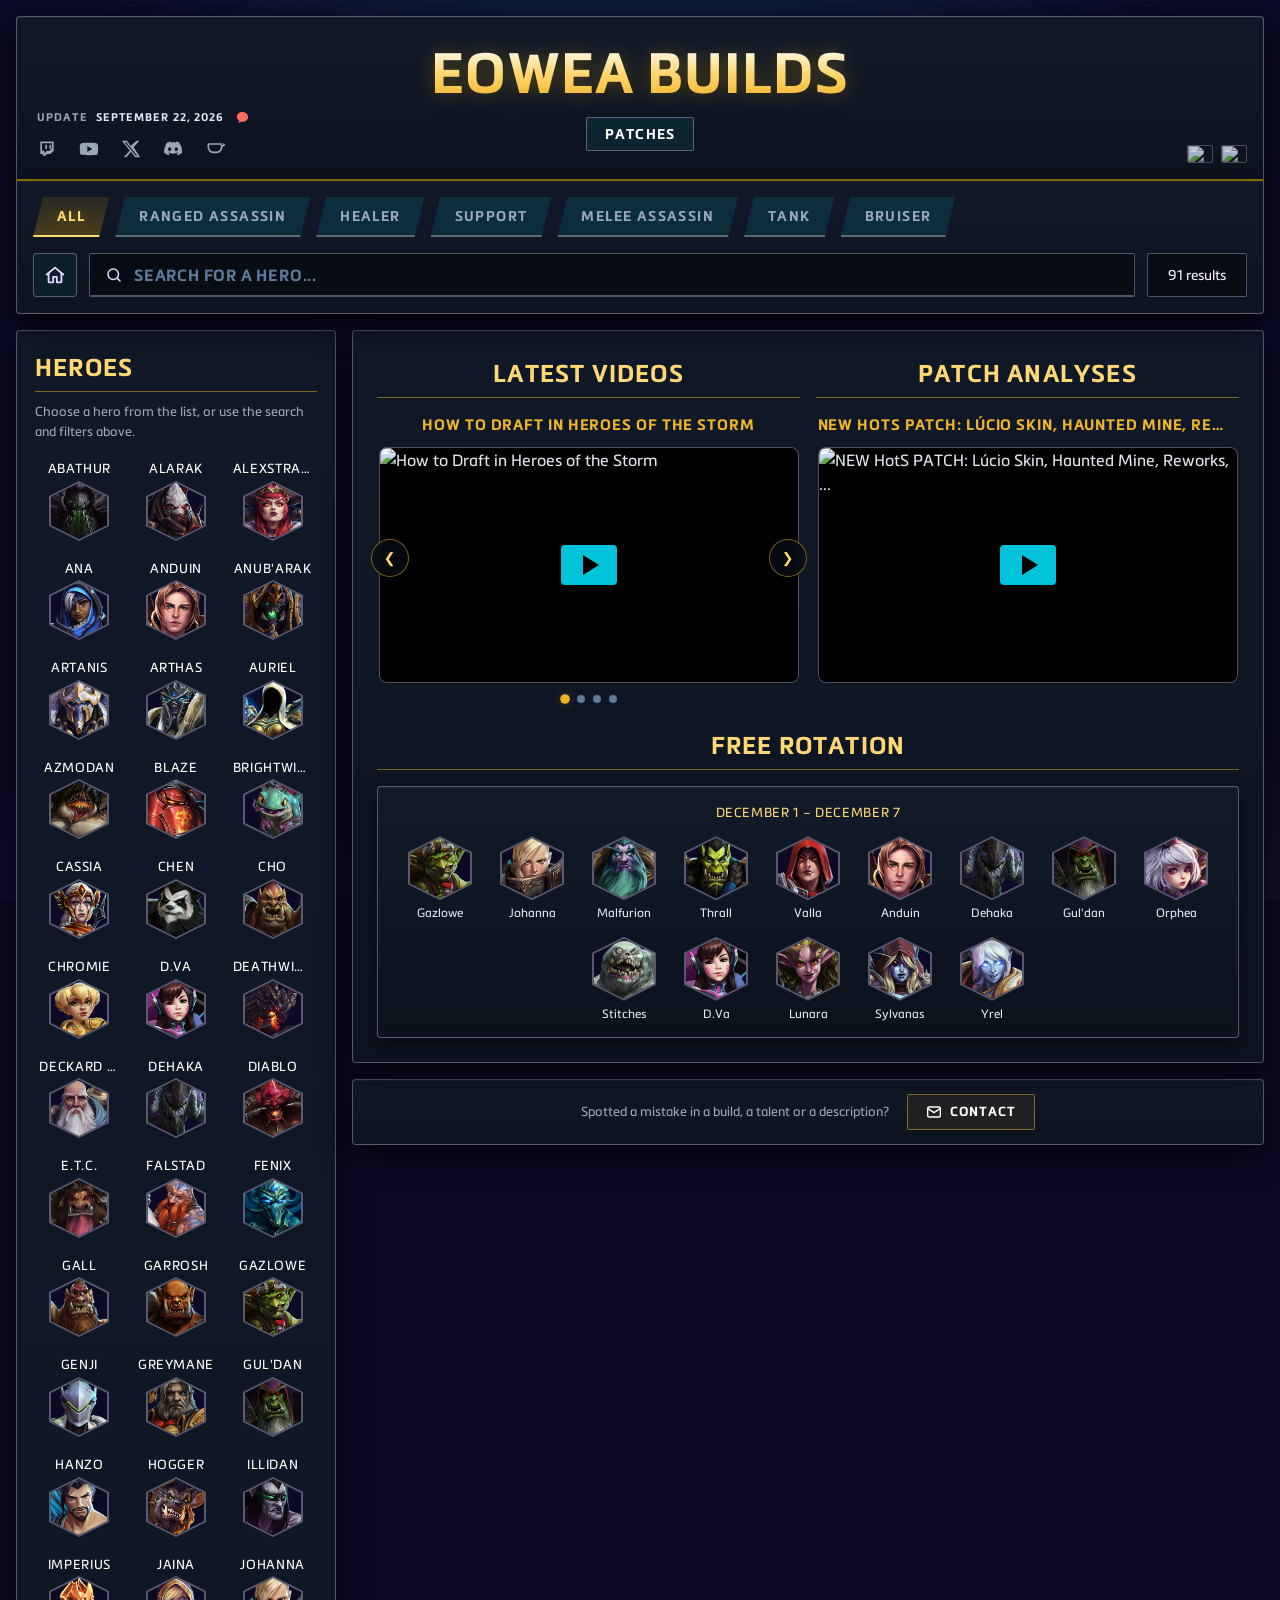
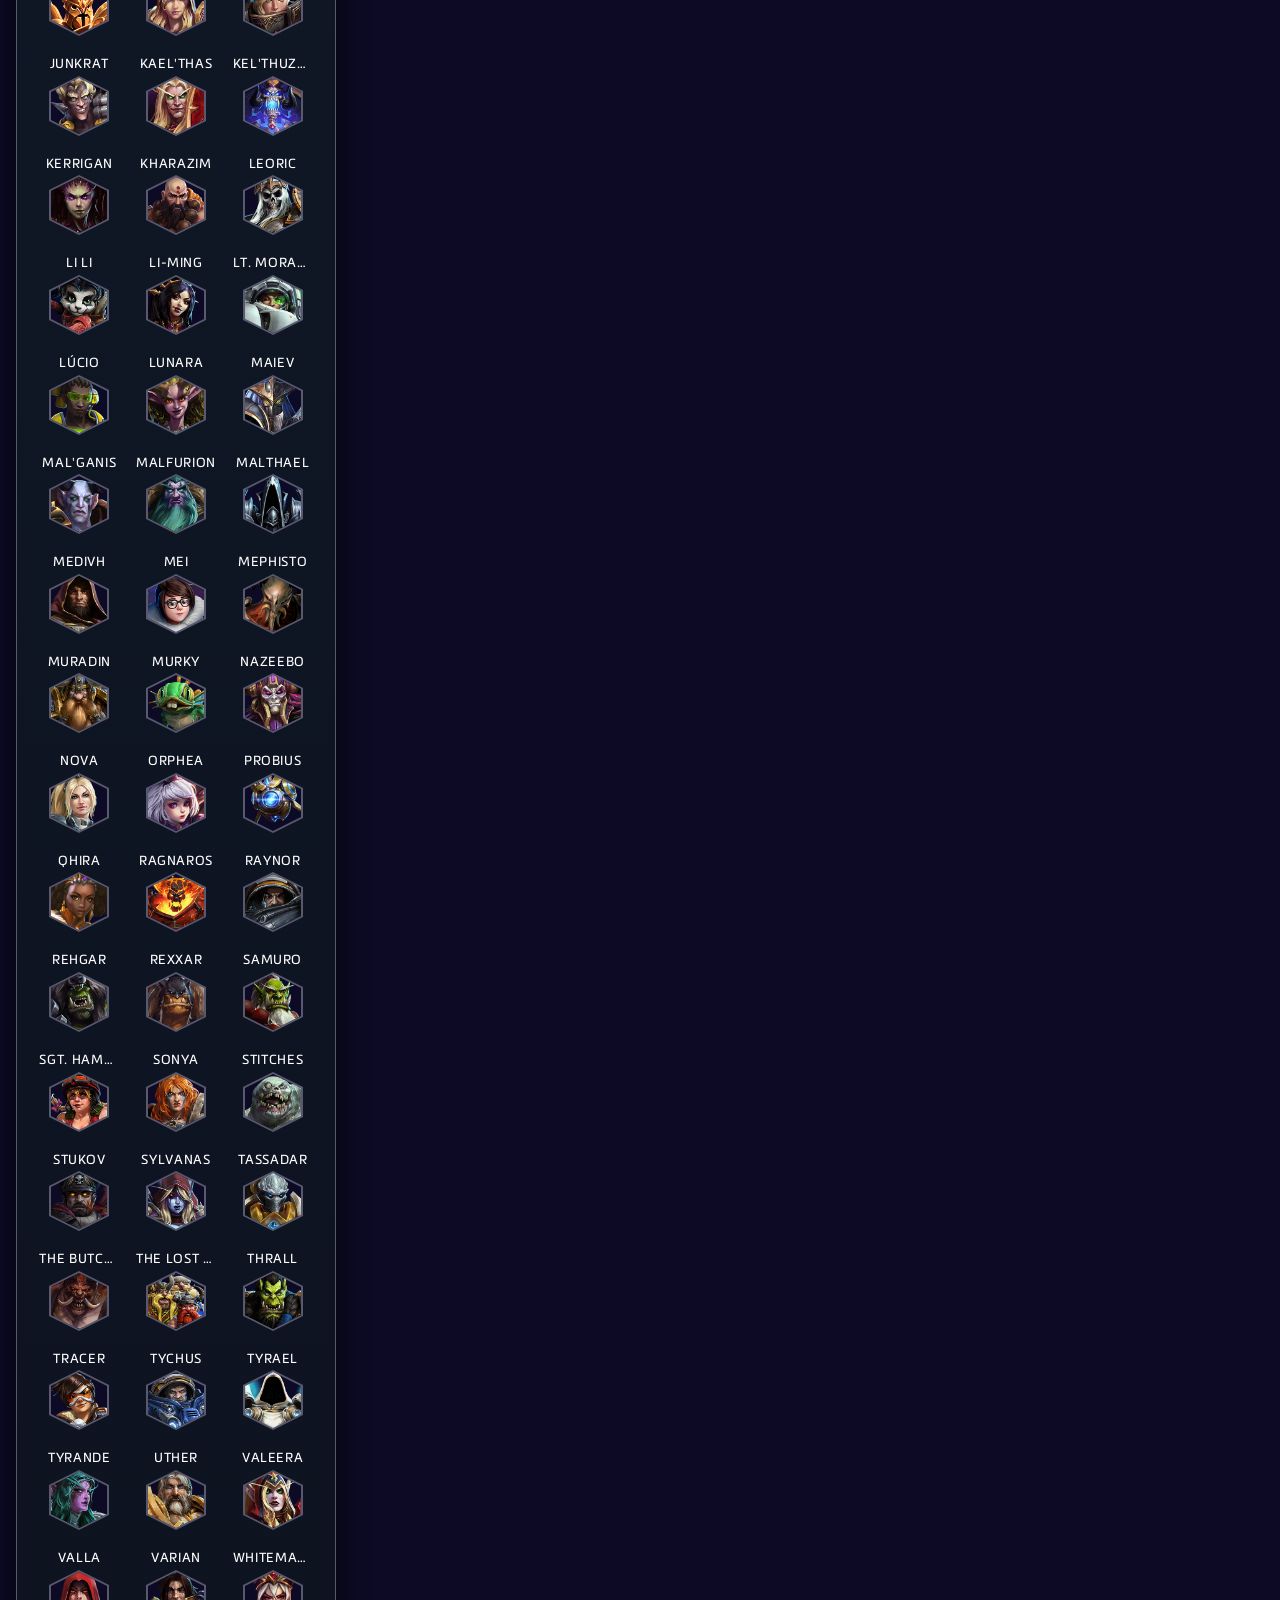
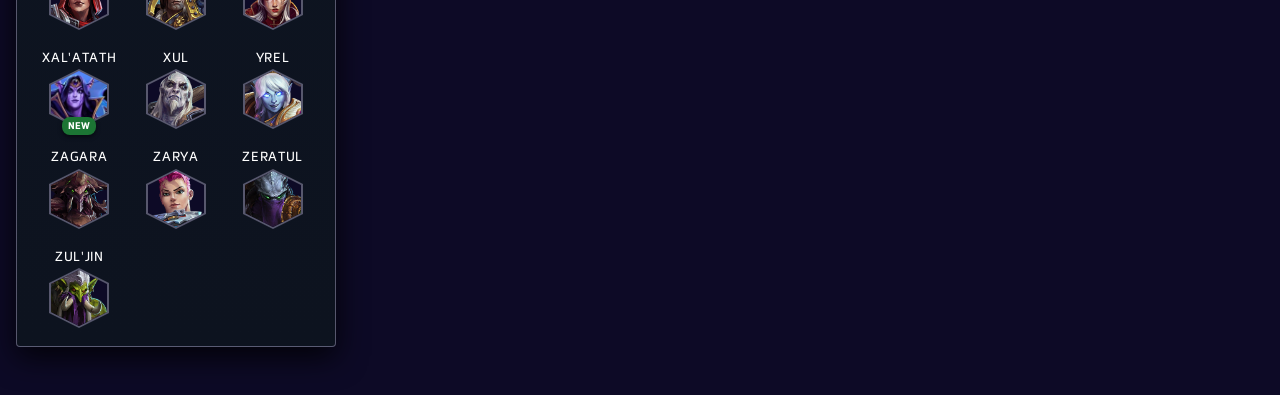
==== commit d2b8c9d1: "update" ====
--- a/index.html
+++ b/index.html
@@ -70,9 +70,18 @@
         <p class="section-note" id="heroesNote">Choisis un héros dans la liste, ou utilise la recherche et les filtres ci-dessus.</p>
         <div class="hero-list" id="heroList" role="listbox" aria-label="Liste des héros"></div>
       </aside>
-      <section class="panel content" id="detailViewWrap">
-        <div id="detailView"></div>
-      </section>
+      <!-- Colonne de droite : le contenu et le pied de page descendent ensemble.
+           Sinon la barre se cale sous la colonne la plus haute, c'est-a-dire la
+           liste des heros, et se retrouve plusieurs milliers de pixels sous les
+           cartes Dernieres videos / Analyses Patch / Rotation gratuite. -->
+      <div class="layout-main">
+        <section class="panel content" id="detailViewWrap">
+          <div id="detailView"></div>
+        </section>
+
+        <!-- Rempli par updateStaticLang() : le libelle suit la langue choisie. -->
+        <footer class="panel site-footer" id="siteFooter" hidden></footer>
+      </div>
     </main>
   </div>
 
--- a/style.css
+++ b/style.css
@@ -2170,3 +2170,170 @@
     .changelog-modal { padding: 18px 16px 20px; max-height: 82vh; }
     .changelog-title { font-size: 17px; }
 }
+
+/* ═══════════════════════════════
+   PIED DE PAGE
+   Dernier enfant de .page : il reste dans la colonne centrale, à la même
+   largeur que les autres panneaux. Rempli par updateStaticLang() pour
+   suivre la langue choisie.
+   ═══════════════════════════════ */
+.site-footer {
+    display: flex;
+    align-items: center;
+    justify-content: center;
+    flex-wrap: wrap;
+    gap: 10px 18px;
+    padding: 14px 16px;
+    text-align: center;
+}
+.footer-note { color: var(--text-dim); font-size: 13px; line-height: 1.5; }
+.footer-link {
+    display: inline-flex;
+    align-items: center;
+    gap: 8px;
+    padding: 7px 18px;
+    font-family: 'Metronic for Blizzard', 'Rajdhani', sans-serif;
+    text-transform: uppercase;
+    letter-spacing: 0.08em;
+    font-weight: 700;
+    font-size: 13px;
+    color: var(--text-bright);
+    text-decoration: none;
+    background: var(--gold-soft);
+    border: 1px solid var(--gold-border);
+    border-radius: 2px;
+    transition: all var(--t);
+}
+.footer-link:hover {
+    background: var(--gold-glow);
+    border-color: var(--gold-bright);
+    color: var(--gold-bright);
+    box-shadow: 0 0 12px var(--gold-glow);
+}
+.footer-link svg { width: 16px; height: 16px; flex: 0 0 16px; }
+
+/* ═══════════════════════════════
+   PAGE CONTACT
+   ═══════════════════════════════ */
+.contact-intro {
+    color: var(--text);
+    font-size: 14px;
+    line-height: 1.7;
+    margin-bottom: 22px;
+    max-width: 78ch;
+}
+.contact-grid { display: grid; gap: 14px; margin-bottom: 26px; }
+.contact-card {
+    display: flex;
+    align-items: flex-start;
+    gap: 16px;
+    padding: 16px 20px;
+    border-radius: 2px;
+    border-left: 4px solid var(--gold-bright);
+    background: linear-gradient(90deg, rgba(248, 183, 0, 0.15), rgba(248, 183, 0, 0.02));
+    box-shadow: 0 4px 15px rgba(0, 0, 0, 0.3);
+    min-width: 0;
+}
+.contact-card-icon {
+    flex: 0 0 32px;
+    width: 32px;
+    height: 32px;
+    display: grid;
+    place-items: center;
+    color: var(--gold-bright);
+    margin-top: 2px;
+}
+.contact-card-icon svg { width: 26px; height: 26px; }
+.contact-card-body { min-width: 0; }
+.contact-card-label {
+    font-family: 'Metronic for Blizzard', 'Rajdhani', sans-serif;
+    text-transform: uppercase;
+    letter-spacing: 0.06em;
+    font-size: 12px;
+    font-weight: 700;
+    color: var(--gold-bright);
+    margin-bottom: 5px;
+}
+/* Le pseudo et l'adresse doivent se lire et se copier d'un coup d'œil. */
+.contact-value {
+    display: inline-block;
+    font-size: 17px;
+    font-weight: 700;
+    color: var(--text-bright);
+    word-break: break-word;
+    text-decoration: none;
+}
+a.contact-value { border-bottom: 1px solid var(--gold-border); transition: all var(--t); }
+a.contact-value:hover { color: var(--gold-bright); border-bottom-color: var(--gold-bright); }
+.contact-card-hint { color: var(--text-dim); font-size: 13px; line-height: 1.6; margin-top: 6px; }
+.contact-card-hint a { color: var(--blue-bright); text-decoration: none; border-bottom: 1px solid var(--blue-border); }
+.contact-card-hint a:hover { border-bottom-color: var(--blue-bright); }
+
+/* Réseaux : ici on veut le nom en toutes lettres, pas l'icône seule du bandeau. */
+.contact-socials { display: flex; flex-wrap: wrap; gap: 10px; }
+.contact-social {
+    display: inline-flex;
+    align-items: center;
+    gap: 9px;
+    padding: 9px 16px;
+    border-radius: 2px;
+    border: 1px solid var(--blue-border);
+    background: var(--blue-soft);
+    color: var(--text-bright);
+    font-size: 14px;
+    font-weight: 700;
+    text-decoration: none;
+    transition: all var(--t);
+}
+.contact-social:hover {
+    border-color: var(--blue-border-hover);
+    color: var(--blue-bright);
+    box-shadow: 0 0 12px var(--blue-glow);
+    transform: translateY(-1px);
+}
+.contact-social svg { width: 20px; height: 20px; flex: 0 0 20px; }
+
+/* Colonne de droite de .layout : contenu + pied de page empilés. Sans ce
+   conteneur, le pied de page est un enfant de .page et se cale sous la colonne
+   la plus haute — la liste des héros — loin sous les cartes de l'accueil. */
+.layout-main {
+    display: flex;
+    flex-direction: column;
+    gap: 16px;
+    min-width: 0;
+}
+
+/* Bouton « Retour sur <héros> » de la page Contact : il tient compagnie au bouton
+   Accueil dans la barre d'outils, d'où la hauteur alignée sur .home-btn. */
+.retour-lien {
+    display: inline-flex;
+    align-items: center;
+    gap: 9px;
+    height: 44px;
+    border-radius: 4px;
+    padding: 0 16px;
+    border: 1px solid var(--blue-border);
+    background: var(--blue-soft);
+    color: var(--text-bright);
+    font-family: 'Metronic for Blizzard', 'Rajdhani', sans-serif;
+    text-transform: uppercase;
+    letter-spacing: 0.06em;
+    font-weight: 700;
+    font-size: 13px;
+    text-decoration: none;
+    transition: all var(--t);
+}
+.retour-lien:hover {
+    border-color: var(--blue-border-hover);
+    color: var(--blue-bright);
+    box-shadow: 0 0 12px var(--blue-glow);
+}
+.retour-lien svg { width: 17px; height: 17px; flex: 0 0 17px; }
+.retour-portrait {
+    width: 26px;
+    height: 26px;
+    flex: 0 0 26px;
+    object-fit: cover;
+    border-radius: 50%;
+    border: 1px solid var(--gold-border);
+}
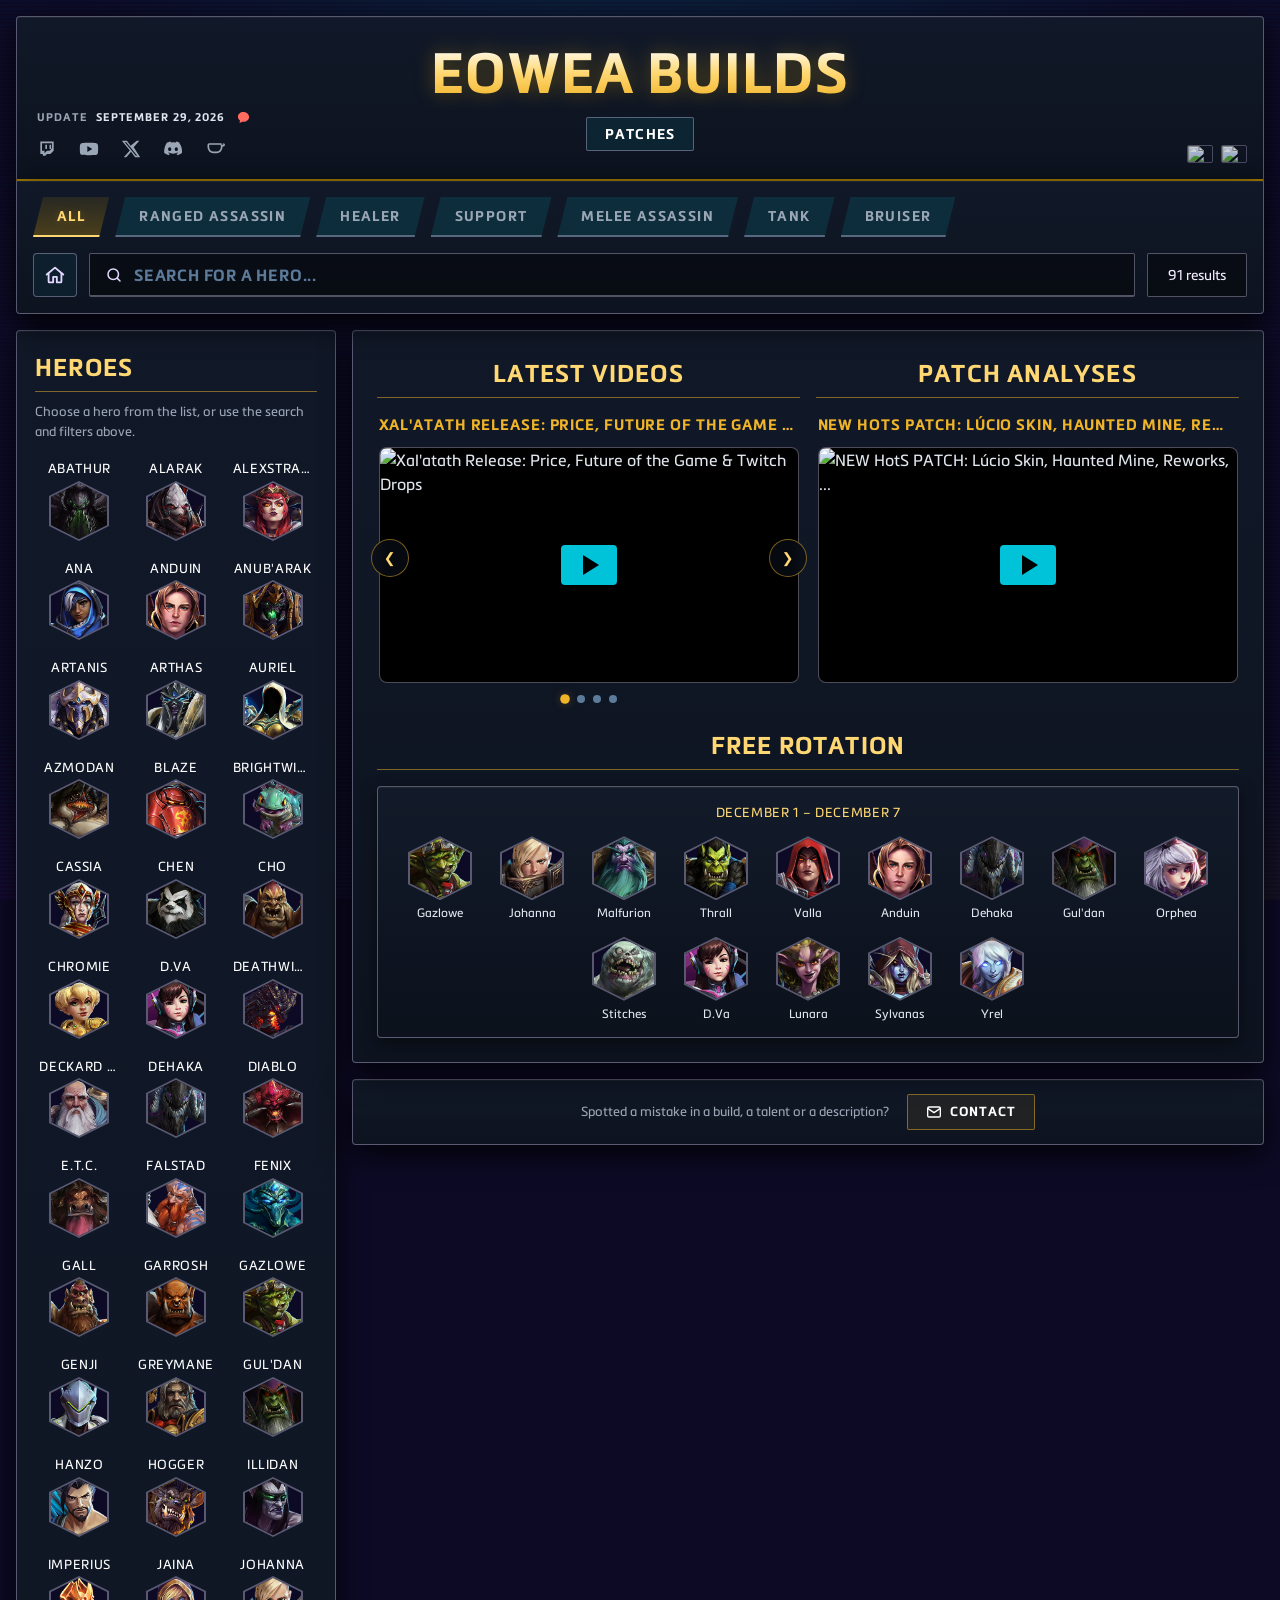
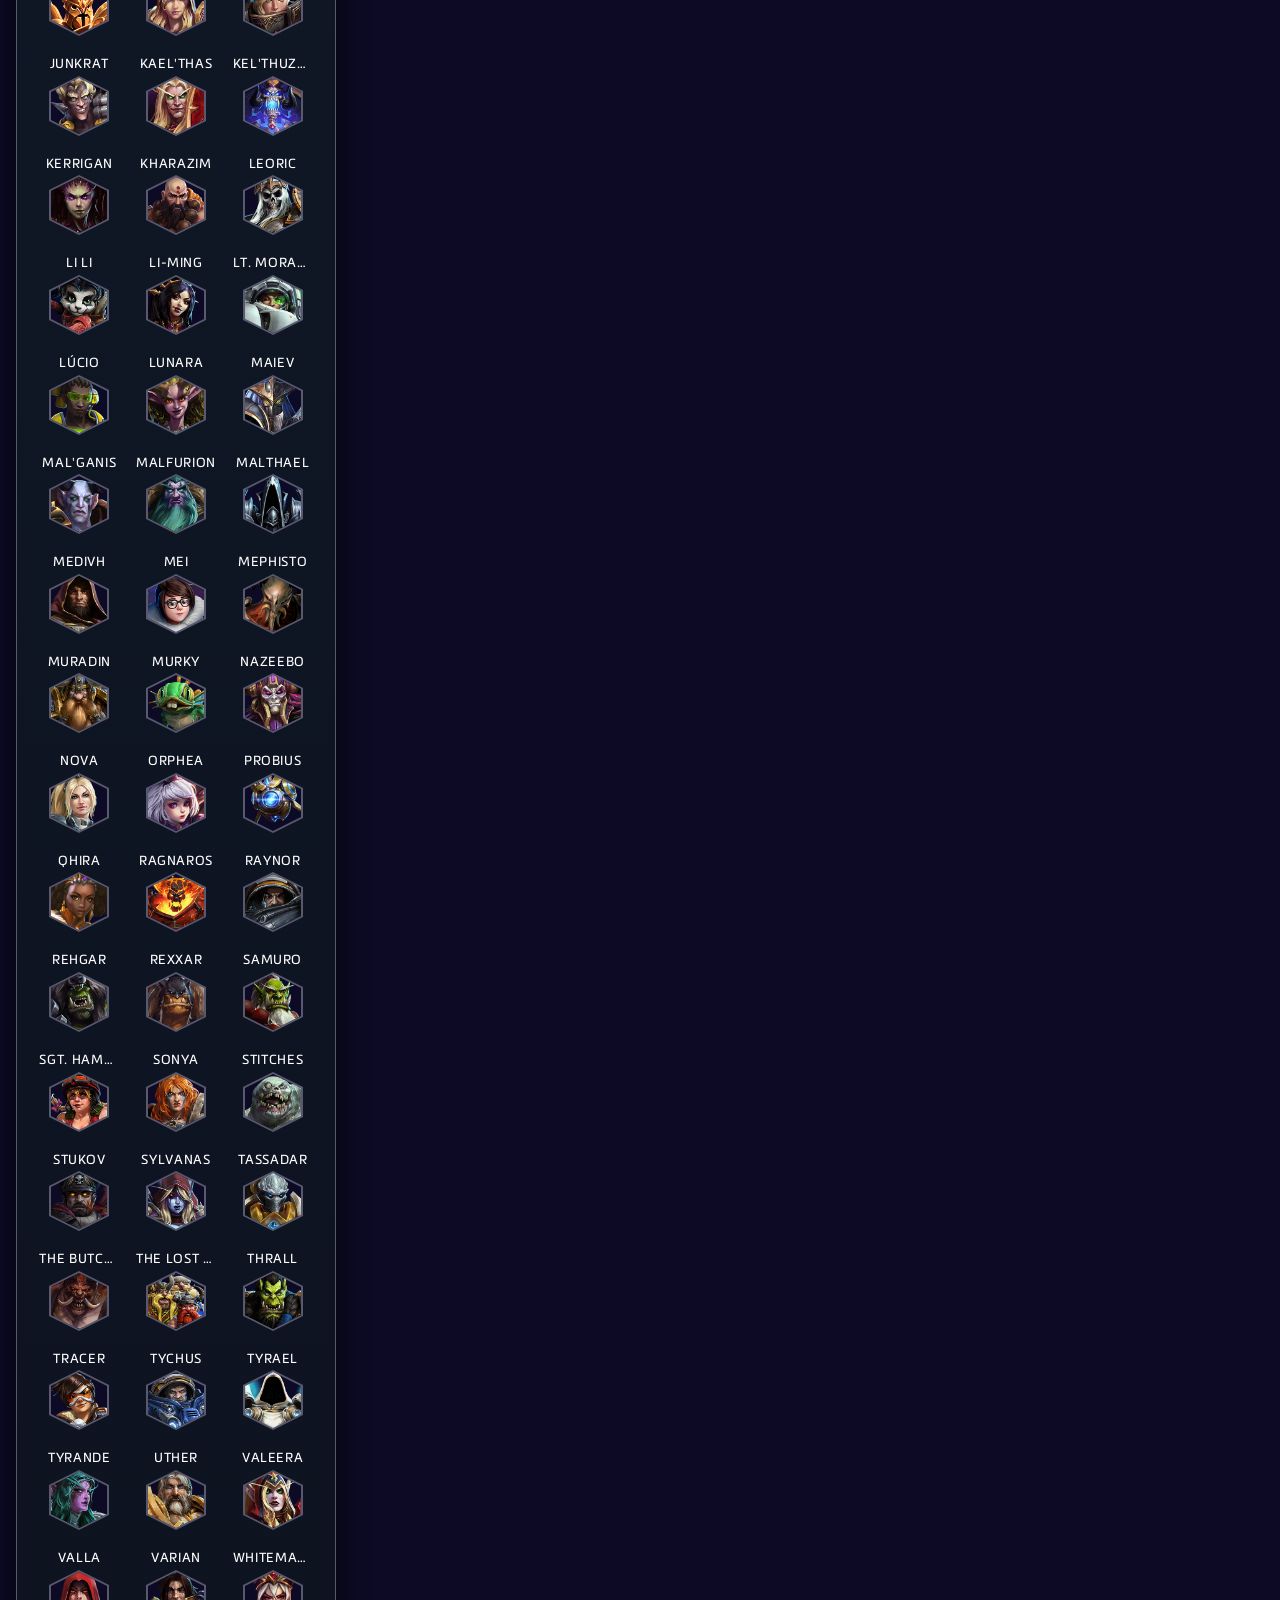
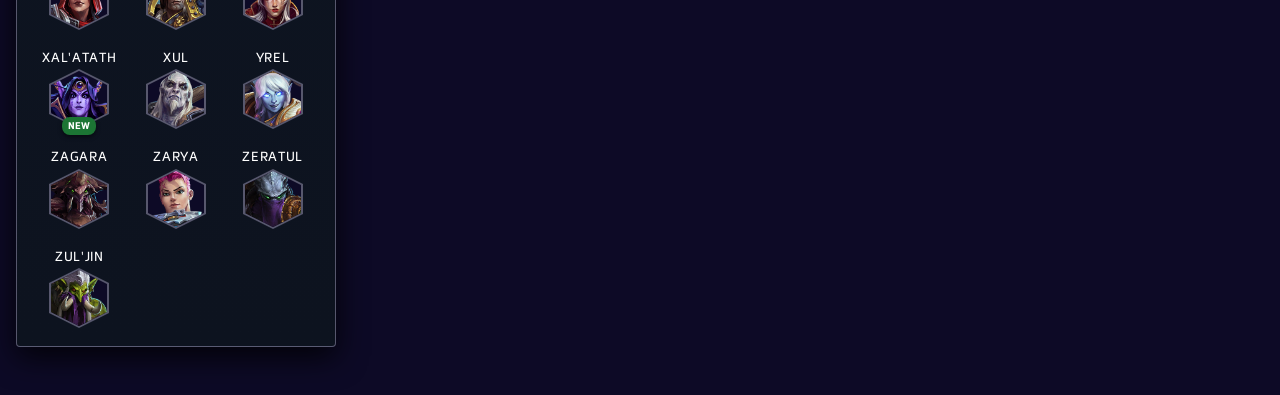
==== commit 8d464031: "Update index.html" ====
--- a/index.html
+++ b/index.html
@@ -7,6 +7,14 @@
   <!-- Sans cette balise, Google compose lui-même l'extrait en recopiant le texte visible
        de la page : on y lisait la barre de filtres et les liens des réseaux sociaux. -->
   <meta name="description" content="Les builds Heroes of the Storm d'Eowea : pour chaque héros, les talents à prendre, le code à copier en jeu et des conseils pour bien le jouer." />
+
+  <!-- PROPRE AU DÉPÔT builds : ne pas écraser en recopiant buildtest.
+       Sans slash final, GitHub Pages renvoie une 301 vers .../builds/. Cette balise
+       désigne l’adresse avec slash comme la bonne, pour que Google et les robots
+       d’aperçu ne traitent pas les deux formes comme deux pages distinctes.
+       Elle n’existe que dans builds : buildtest n’a pas la même adresse, une URL
+       en dur y serait fausse. Même raison que pour l’absence d’og:url ci-dessous. -->
+  <link rel="canonical" href="https://eowea.github.io/builds/" />
 
   <!-- Open Graph : ce qu'affichent Discord, X et Facebook quand on partage le lien.
        og:site_name sert aussi à Google, qui devinait « GitHub Pages documentation ».
